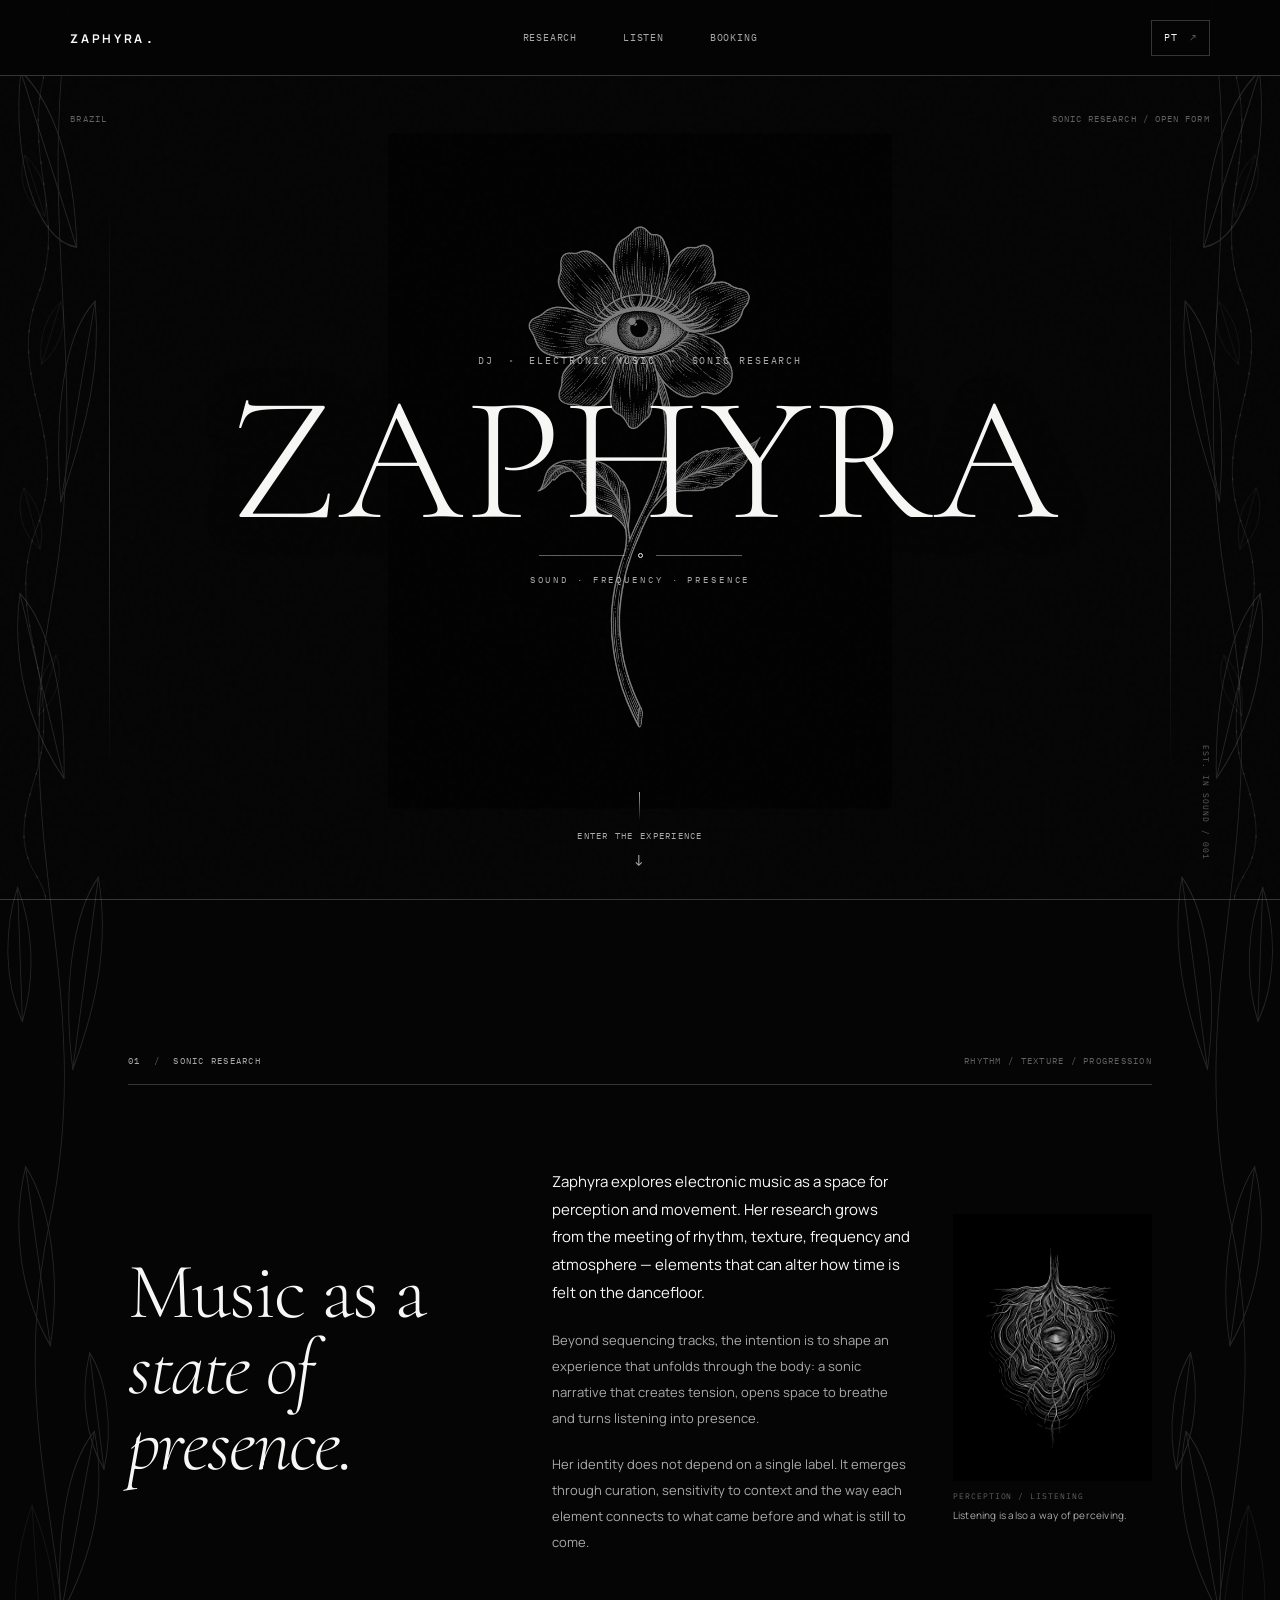
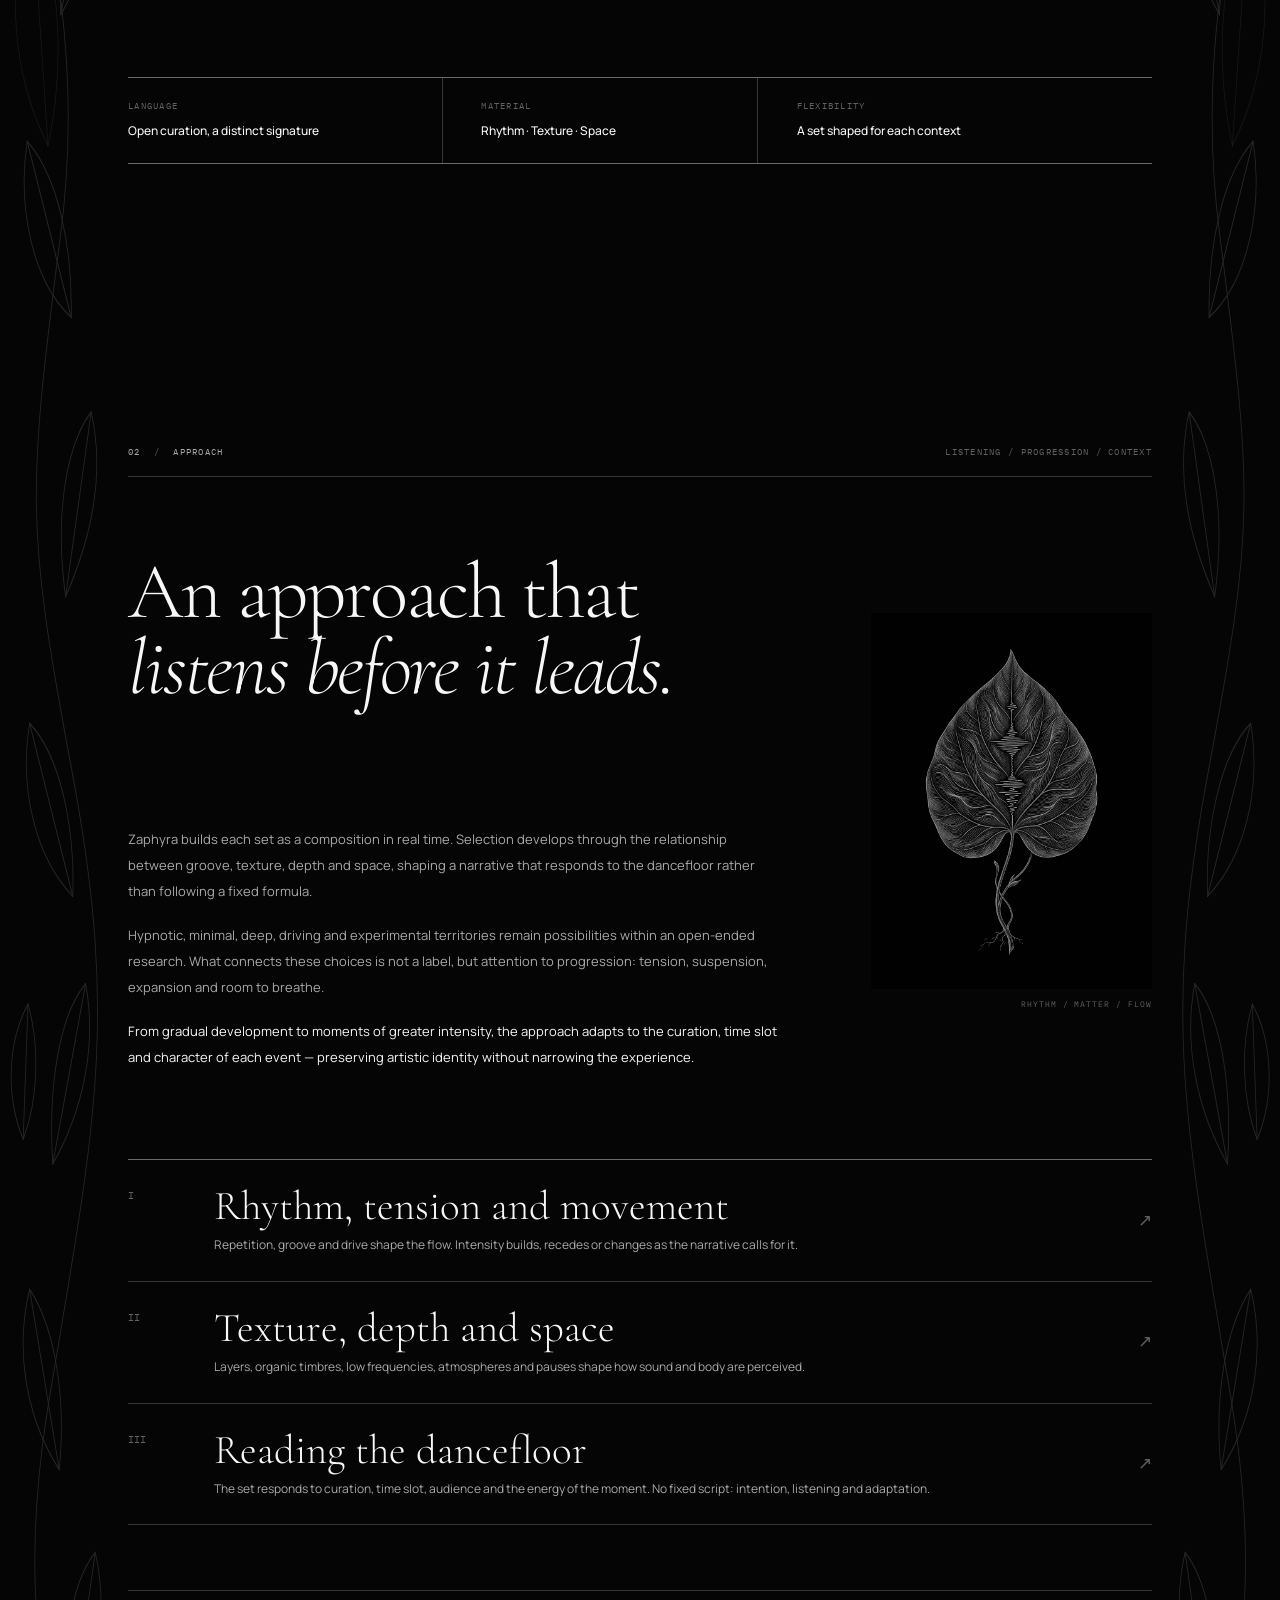
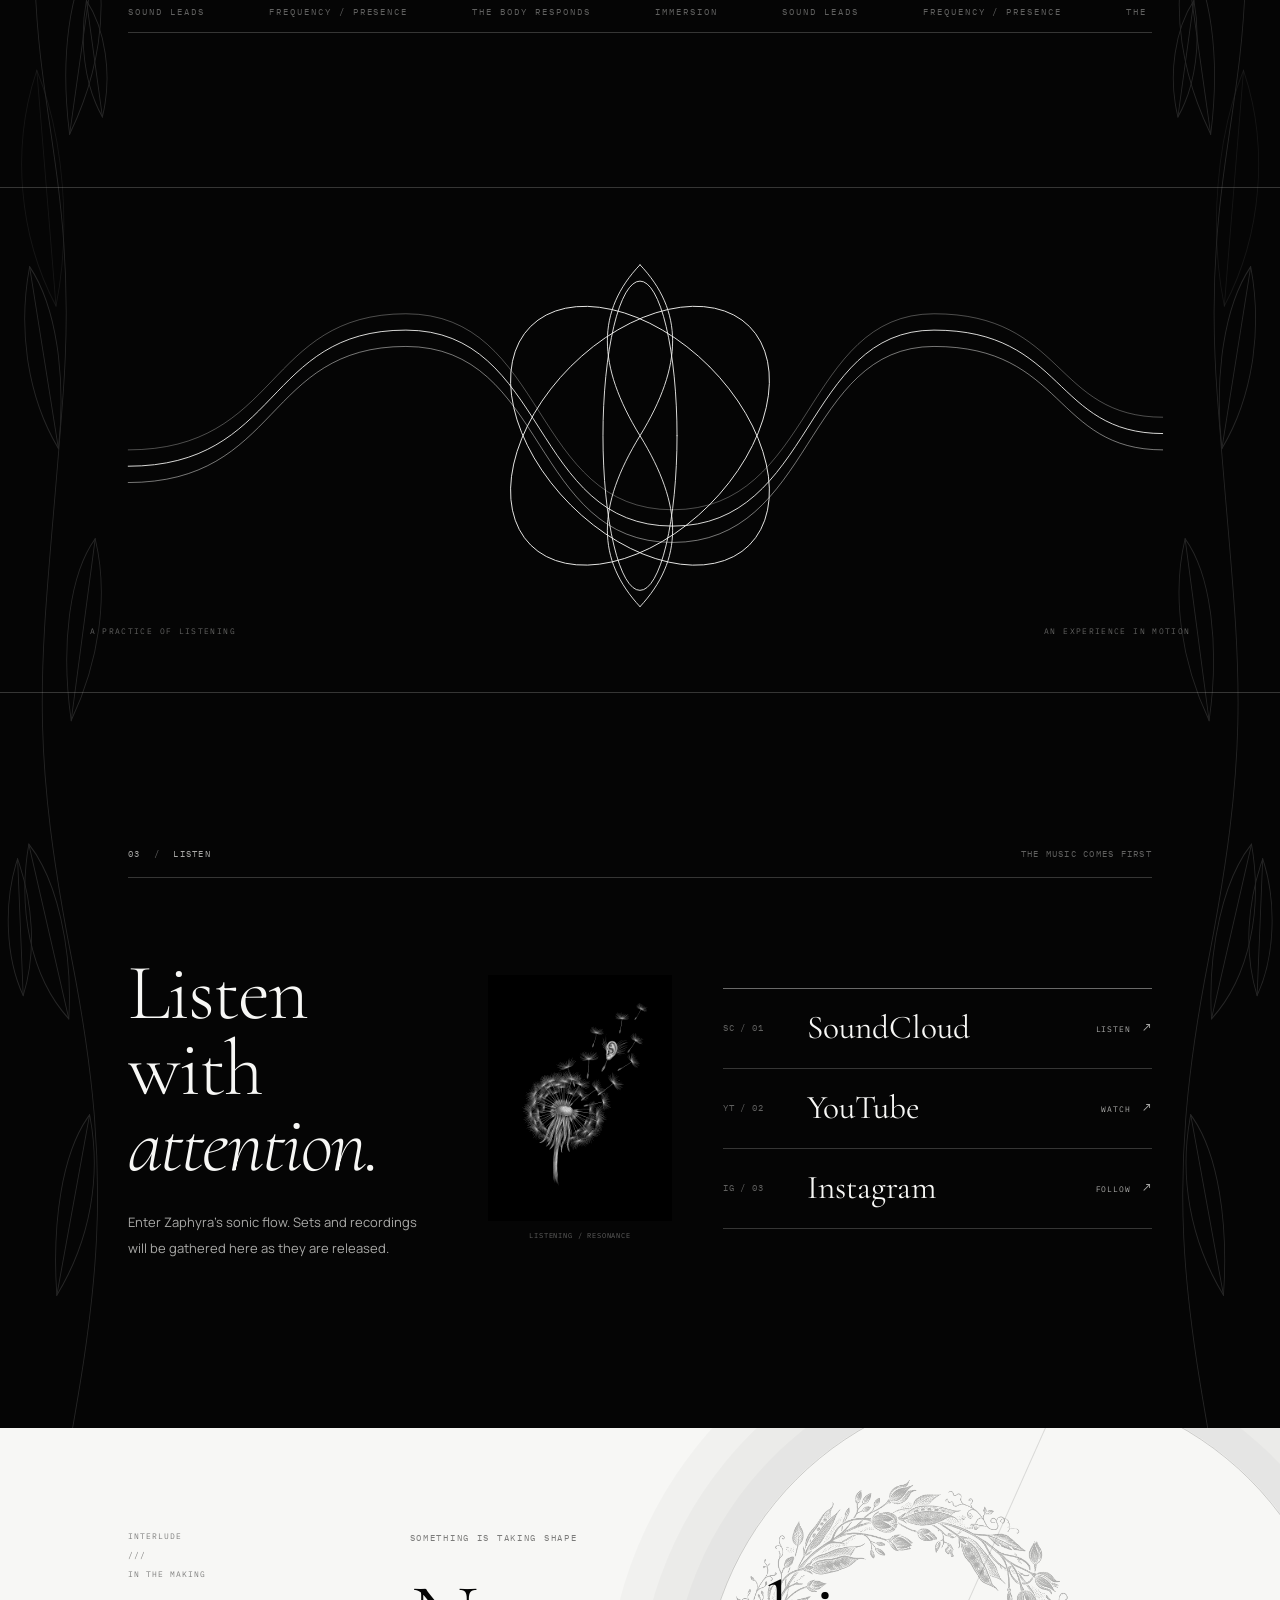
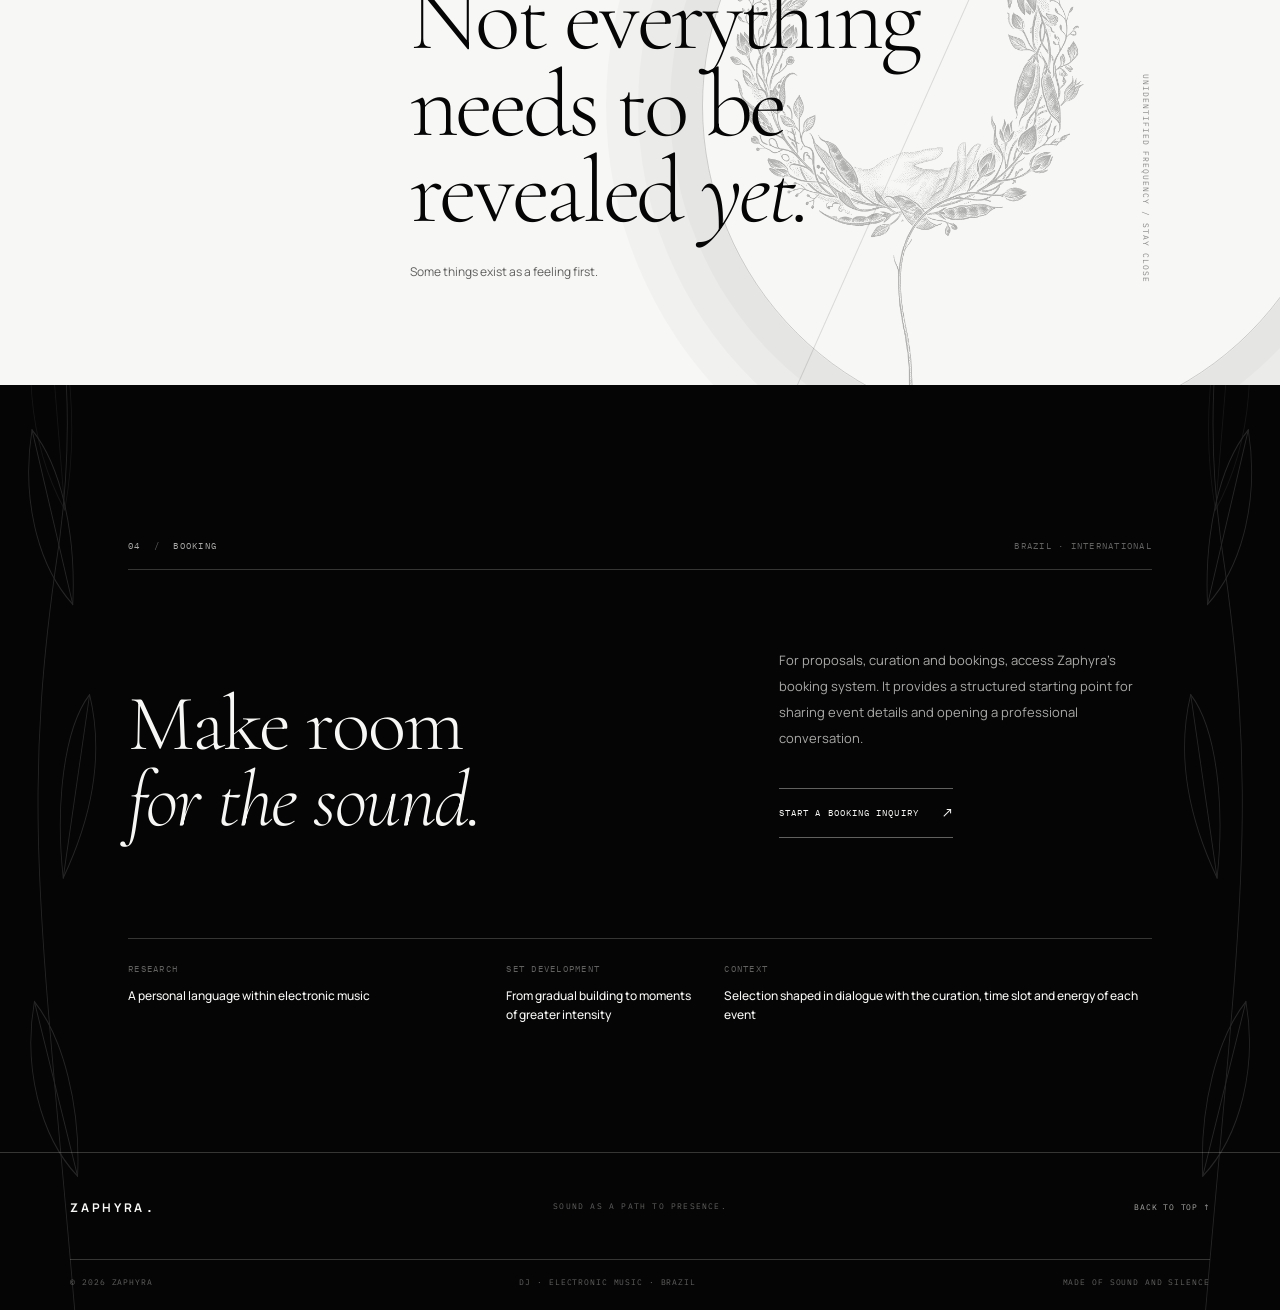
==== en/index.html @ 3f4d67c6 "Add files via upload" ====
<!doctype html>
<html lang="en">
<head>
  <meta charset="utf-8">
  <meta name="viewport" content="width=device-width, initial-scale=1">
  <meta name="theme-color" content="#050505">
  <meta name="color-scheme" content="dark">
  <title>Zaphyra — DJ & Sonic Research</title>
  <meta name="description" content="Zaphyra is a DJ and electronic music artist. Her sonic research moves through rhythm, texture, depth and motion without being confined to one genre or tempo.">
  <meta property="og:type" content="website">
  <meta property="og:title" content="Zaphyra — DJ & Sonic Research">
  <meta property="og:description" content="Sound, frequency, presence. An artistic research in motion.">
  <meta property="og:locale" content="en_US">
  <link rel="icon" href="../favicon.svg" type="image/svg+xml">
  <link rel="alternate" hreflang="pt-BR" href="../">
  <link rel="alternate" hreflang="en" href="./">
  <link rel="preconnect" href="https://fonts.googleapis.com">
  <link rel="preconnect" href="https://fonts.gstatic.com" crossorigin>
  <link href="https://fonts.googleapis.com/css2?family=Cormorant+Garamond:wght@300;400;500;600&family=Manrope:wght@400;500;600;700&family=IBM+Plex+Mono:wght@400;500&display=swap" rel="stylesheet">
  <link rel="stylesheet" href="../assets/site.css">
  <script src="../assets/site.js" defer></script>
</head>
<body class="site site--en">
  <a class="skip-link" href="#content">Skip to content</a>
  <div class="page-grain" aria-hidden="true"></div>
  <div class="site-current" aria-hidden="true">
    <svg viewBox="0 0 1600 1000" preserveAspectRatio="none" role="presentation">
      <g class="site-current__rail" fill="none" stroke="currentColor" stroke-width=".9" stroke-linecap="round" stroke-linejoin="round">
        <path d="M62 -24 C20 92 88 166 47 267 S91 438 46 548 S84 734 43 854 S72 962 55 1024"/>
        <path d="M1538 -24 C1580 92 1512 166 1553 267 S1509 438 1554 548 S1516 734 1557 854 S1528 962 1545 1024"/>
      </g>
      <g class="site-current__branches" fill="none" stroke="currentColor" stroke-width=".75" stroke-linecap="round" stroke-linejoin="round">
        <path d="M56 170 C29 151 22 122 31 96 C52 114 61 143 56 170Z M56 170 L31 96"/>
        <path d="M52 350 C76 328 85 300 76 274 C55 294 48 323 52 350Z M52 350 L76 274"/>
        <path d="M50 574 C25 553 20 524 30 500 C49 520 56 548 50 574Z M50 574 L30 500"/>
        <path d="M48 776 C72 753 80 727 70 703 C51 722 44 750 48 776Z M48 776 L70 703"/>
        <path d="M1544 170 C1571 151 1578 122 1569 96 C1548 114 1539 143 1544 170Z M1544 170 L1569 96"/>
        <path d="M1548 350 C1524 328 1515 300 1524 274 C1545 294 1552 323 1548 350Z M1548 350 L1524 274"/>
        <path d="M1550 574 C1575 553 1580 524 1570 500 C1551 520 1544 548 1550 574Z M1550 574 L1570 500"/>
        <path d="M1552 776 C1528 753 1520 727 1530 703 C1549 722 1556 750 1552 776Z M1552 776 L1530 703"/>
      </g>
      <g class="site-current__trace" fill="none" stroke="currentColor" stroke-width="1.35" stroke-linecap="round">
        <path d="M62 -24 C20 92 88 166 47 267 S91 438 46 548 S84 734 43 854 S72 962 55 1024"/>
        <path d="M1538 -24 C1580 92 1512 166 1553 267 S1509 438 1554 548 S1516 734 1557 854 S1528 962 1545 1024"/>
      </g>
    </svg>
  </div>
  <header class="header">
    <a class="wordmark" href="#home" aria-label="Zaphyra, home">ZAPHYRA<span class="wordmark__point">.</span></a>
    <nav class="nav" aria-label="Main navigation">
      <a href="#research">Research</a>
      <a href="#listen">Listen</a>
      <a href="#booking">Booking</a>
    </nav>
    <a class="language" href="../" lang="pt-BR" aria-label="Ler este site em português">PT <span aria-hidden="true">↗</span></a>
  </header>

  <main id="content">
    <section class="hero" id="home" aria-labelledby="hero-title">
      <div class="hero__coordinates" aria-hidden="true"><span>BRAZIL</span><span>SONIC RESEARCH / OPEN FORM</span></div>
      <img class="hero__artwork" src="../assets/art-flower-eye.webp" alt="" width="896" height="1200" fetchpriority="high">
      <div class="hero__content">
        <p class="eyebrow hero__eyebrow">DJ <span>•</span> ELECTRONIC MUSIC <span>•</span> SONIC RESEARCH</p>
        <h1 class="hero__title" id="hero-title">Zaphyra</h1>
        <div class="hero__rule" aria-hidden="true"><span></span><i></i><span></span></div>
        <p class="hero__descriptor">SOUND · FREQUENCY · PRESENCE</p>
      </div>
      <a class="scroll-cue" href="#research"><span class="scroll-cue__line" aria-hidden="true"></span><span>ENTER THE EXPERIENCE</span><span class="scroll-cue__arrow" aria-hidden="true">↓</span></a>
      <span class="hero__folio" aria-hidden="true">EST. IN SOUND / 001</span>
    </section>

    <section class="section section--research" id="research" aria-labelledby="research-title">
      <div class="section__head reveal"><p class="section__index">01 <span>/</span> SONIC RESEARCH</p><p class="section__aside">RHYTHM / TEXTURE / PROGRESSION</p></div>
      <div class="research-grid">
        <h2 class="display-title reveal" id="research-title">Music as a<br><em>state of presence.</em></h2>
        <div class="copy-column reveal">
          <p class="lead">Zaphyra explores electronic music as a space for perception and movement. Her research grows from the meeting of rhythm, texture, frequency and atmosphere — elements that can alter how time is felt on the dancefloor.</p>
          <p>Beyond sequencing tracks, the intention is to shape an experience that unfolds through the body: a sonic narrative that creates tension, opens space to breathe and turns listening into presence.</p>
          <p>Her identity does not depend on a single label. It emerges through curation, sensitivity to context and the way each element connects to what came before and what is still to come.</p>
        </div>
        <figure class="section-artwork section-artwork--roots reveal motion-art" aria-label="Engraving on perception and listening">
          <img src="../assets/art-roots-eye.webp" alt="" width="896" height="1200" loading="lazy">
          <figcaption><span>PERCEPTION / LISTENING</span><span>Listening is also a way of perceiving.</span></figcaption>
        </figure>
      </div>
      <div class="artist-range reveal" aria-label="Principles of the sonic research">
        <div class="artist-range__item"><span class="meta-label">LANGUAGE</span><strong>Open curation, a distinct signature</strong></div>
        <div class="artist-range__item"><span class="meta-label">MATERIAL</span><strong>Rhythm · Texture · Space</strong></div>
        <div class="artist-range__item"><span class="meta-label">FLEXIBILITY</span><strong>A set shaped for each context</strong></div>
      </div>
    </section>

    <section class="section section--language" id="approach" aria-labelledby="language-title">
      <div class="section__head reveal"><p class="section__index">02 <span>/</span> APPROACH</p><p class="section__aside">LISTENING / PROGRESSION / CONTEXT</p></div>
      <div class="language-heading reveal">
        <h2 class="display-title" id="language-title">An approach that<br><em>listens before it leads.</em></h2>
        <div class="approach-copy">
          <p>Zaphyra builds each set as a composition in real time. Selection develops through the relationship between groove, texture, depth and space, shaping a narrative that responds to the dancefloor rather than following a fixed formula.</p>
          <p>Hypnotic, minimal, deep, driving and experimental territories remain possibilities within an open-ended research. What connects these choices is not a label, but attention to progression: tension, suspension, expansion and room to breathe.</p>
          <p>From gradual development to moments of greater intensity, the approach adapts to the curation, time slot and character of each event — preserving artistic identity without narrowing the experience.</p>
        </div>
        <figure class="approach-artwork reveal motion-art" aria-label="Botanical engraving crossed by a frequency wave">
          <img src="../assets/art-leaf-frequency.webp" alt="" width="896" height="1200" loading="lazy">
          <figcaption>RHYTHM / MATTER / FLOW</figcaption>
        </figure>
      </div>
      <div class="language-list">
        <article class="language-row reveal"><span class="language-row__number">I</span><div><h3>Rhythm, tension and movement</h3><p>Repetition, groove and drive shape the flow. Intensity builds, recedes or changes as the narrative calls for it.</p></div><span class="language-row__mark" aria-hidden="true">↗</span></article>
        <article class="language-row reveal"><span class="language-row__number">II</span><div><h3>Texture, depth and space</h3><p>Layers, organic timbres, low frequencies, atmospheres and pauses shape how sound and body are perceived.</p></div><span class="language-row__mark" aria-hidden="true">↗</span></article>
        <article class="language-row reveal"><span class="language-row__number">III</span><div><h3>Reading the dancefloor</h3><p>The set responds to curation, time slot, audience and the energy of the moment. No fixed script: intention, listening and adaptation.</p></div><span class="language-row__mark" aria-hidden="true">↗</span></article>
      </div>
      <div class="echo-line" aria-hidden="true">
        <div class="echo-line__track">
          <div class="echo-line__group"><span>SOUND LEADS</span><span>FREQUENCY / PRESENCE</span><span>THE BODY RESPONDS</span><span>IMMERSION</span></div>
          <div class="echo-line__group" aria-hidden="true"><span>SOUND LEADS</span><span>FREQUENCY / PRESENCE</span><span>THE BODY RESPONDS</span><span>IMMERSION</span></div>
        </div>
      </div>
    </section>

    <section class="interlude" aria-label="Visual interlude">
      <div class="interlude__art reveal motion-art" aria-hidden="true">
        <svg viewBox="0 0 900 340" role="presentation" aria-hidden="true">
          <g class="interlude__wave-group" fill="none" stroke="currentColor" stroke-width=".8" stroke-linecap="round">
            <path class="wave-line wave-line--primary" d="M-20 205C120 205 105 80 235 80s115 180 245 180S600 80 720 80s110 95 210 95"/>
            <path class="wave-line wave-line--secondary" d="M-20 220C120 220 105 95 235 95s115 180 245 180S600 95 720 95s110 95 210 95" opacity=".55"/>
            <path class="wave-line wave-line--tertiary" d="M-20 190C120 190 105 65 235 65s115 180 245 180S600 65 720 65s110 95 210 95" opacity=".35"/>
          </g>
          <g class="interlude__geometry" fill="none" stroke="currentColor" stroke-width=".8" stroke-linecap="round">
            <ellipse class="geometry-line geometry-line--one" cx="450" cy="177" rx="90" ry="142" transform="rotate(45 450 177)"/>
            <ellipse class="geometry-line geometry-line--two" cx="450" cy="177" rx="90" ry="142" transform="rotate(-45 450 177)"/>
            <ellipse class="geometry-line geometry-line--three" cx="450" cy="177" rx="34" ry="142"/>
          </g>
          <g class="interlude__spine" fill="none" stroke="currentColor" stroke-width=".8" stroke-linecap="round">
            <path class="spine-line" d="M450 20C490 62 490 112 450 177c-40 65-40 114 0 157M450 20c-40 42-40 92 0 157s40 114 0 157"/>
          </g>
        </svg>
      </div>
      <p class="interlude__caption reveal"><span>A PRACTICE OF LISTENING</span><span>AN EXPERIENCE IN MOTION</span></p>
    </section>

    <section class="section section--listening" id="listen" aria-labelledby="listening-title">
      <div class="section__head reveal"><p class="section__index">03 <span>/</span> LISTEN</p><p class="section__aside">THE MUSIC COMES FIRST</p></div>
      <div class="listening-grid">
        <div class="listening-intro reveal"><h2 class="display-title" id="listening-title">Listen with<br><em>attention.</em></h2><p>Enter Zaphyra's sonic flow. Sets and recordings will be gathered here as they are released.</p></div>
        <figure class="listening-artwork reveal motion-art" aria-label="Engraving on listening and resonance">
          <img src="../assets/art-dandelion-ear.webp" alt="" width="896" height="1200" loading="lazy">
          <figcaption>LISTENING / RESONANCE</figcaption>
        </figure>
        <div class="platforms reveal">
          <a class="platform-link" href="https://soundcloud.com/zzaphyra" target="_blank" rel="noopener noreferrer"><span class="platform-link__code">SC / 01</span><span class="platform-link__name">SoundCloud</span><span class="platform-link__action">LISTEN <b aria-hidden="true">↗</b></span></a>
          <a class="platform-link" href="https://www.youtube.com/@zaphyra.y" target="_blank" rel="noopener noreferrer"><span class="platform-link__code">YT / 02</span><span class="platform-link__name">YouTube</span><span class="platform-link__action">WATCH <b aria-hidden="true">↗</b></span></a>
          <a class="platform-link" href="https://www.instagram.com/djzaphyra/" target="_blank" rel="noopener noreferrer"><span class="platform-link__code">IG / 03</span><span class="platform-link__name">Instagram</span><span class="platform-link__action">FOLLOW <b aria-hidden="true">↗</b></span></a>
        </div>
      </div>
    </section>

    <section class="signal" aria-labelledby="signal-title">
      <img class="signal__artwork motion-art" src="../assets/art-wreath-ink.png" alt="" aria-hidden="true" width="896" height="1200" loading="lazy">
      <div class="signal__index reveal"><span>INTERLUDE</span><span>///</span><span>IN THE MAKING</span></div>
      <div class="signal__body reveal"><p class="eyebrow">SOMETHING IS TAKING SHAPE</p><h2 id="signal-title">Not everything<br>needs to be revealed <em>yet.</em></h2><p>Some things exist as a feeling first.</p></div>
      <span class="signal__coordinates" aria-hidden="true">UNIDENTIFIED FREQUENCY / STAY CLOSE</span>
    </section>

    <section class="section section--booking" id="booking" aria-labelledby="booking-title">
      <div class="section__head reveal"><p class="section__index">04 <span>/</span> BOOKING</p><p class="section__aside">BRAZIL · INTERNATIONAL</p></div>
      <div class="booking-layout"><h2 class="display-title reveal" id="booking-title">Make room<br><em>for the sound.</em></h2><div class="booking-copy reveal"><p>For proposals, curation and bookings, access Zaphyra’s booking system. It provides a structured starting point for sharing event details and opening a professional conversation.</p><a class="booking-action" href="https://github.com/SantiagoLigorio/zaphyra-booking" target="_blank" rel="noopener noreferrer"><span>Start a booking inquiry</span><span aria-hidden="true">↗</span></a></div></div>
      <div class="booking-specs reveal"><div><span class="meta-label">RESEARCH</span><strong>A personal language within electronic music</strong></div><div><span class="meta-label">SET DEVELOPMENT</span><strong>From gradual building to moments of greater intensity</strong></div><div><span class="meta-label">CONTEXT</span><strong>Selection shaped in dialogue with the curation, time slot and energy of each event</strong></div></div>
    </section>
  </main>

  <footer class="footer"><div class="footer__top"><a class="footer__wordmark" href="#home">ZAPHYRA<span>.</span></a><p>SOUND AS A PATH TO PRESENCE.</p><a class="back-top" href="#home">BACK TO TOP ↑</a></div><div class="footer__bottom"><span>© <span data-year>2026</span> ZAPHYRA</span><span>DJ · ELECTRONIC MUSIC · BRAZIL</span><span>MADE OF SOUND AND SILENCE</span></div></footer>
</body>
</html>
---- assets/site.css ----
:root {
  color-scheme: dark;
  --black: #050505;
  --black-soft: #0a0a0a;
  --white: #f7f7f5;
  --white-dim: rgba(247, 247, 245, .68);
  --white-low: rgba(247, 247, 245, .38);
  --hairline: rgba(247, 247, 245, .2);
  --hairline-strong: rgba(247, 247, 245, .42);
  --display: "Cormorant Garamond", "Times New Roman", serif;
  --sans: "Manrope", Arial, sans-serif;
  --mono: "IBM Plex Mono", "Courier New", monospace;
  --content: 1120px;
}
* { box-sizing: border-box; }
html { background: var(--black); scroll-behavior: smooth; scroll-padding-top: 84px; }
body { margin: 0; min-width: 320px; background: var(--black); color: var(--white); font-family: var(--sans); font-size: 14px; line-height: 1.8; overflow-x: clip; position: relative; isolation: isolate; }
body::before, body::after { content: ""; position: absolute; z-index: -1; pointer-events: none; top: 0; bottom: 0; width: clamp(40px, 9.4vw, 142px); background-image: url("botanical.svg"); background-repeat: no-repeat; background-position: center; background-size: 100% 100%; opacity: .13; }
body::before { left: 0; }
body::after { right: 0; transform: scaleX(-1); }
a { color: inherit; text-decoration: none; }
a:focus-visible { outline: 1px solid var(--white); outline-offset: 5px; }
::selection { background: var(--white); color: var(--black); }
.page-grain { position: fixed; inset: 0; pointer-events: none; z-index: 20; opacity: .035; background-image: url("data:image/svg+xml,%3Csvg viewBox='0 0 180 180' xmlns='http://www.w3.org/2000/svg'%3E%3Cfilter id='n'%3E%3CfeTurbulence type='fractalNoise' baseFrequency='.92' numOctaves='3' stitchTiles='stitch'/%3E%3C/filter%3E%3Crect width='100%25' height='100%25' filter='url(%23n)' opacity='.45'/%3E%3C/svg%3E"); }
.skip-link { position: fixed; top: 8px; left: 8px; z-index: 100; padding: 10px 14px; background: var(--white); color: var(--black); transform: translateY(-150%); }
.skip-link:focus { transform: translateY(0); }
.header { height: 76px; padding: 0 clamp(22px, 5.5vw, 78px); display: grid; grid-template-columns: 1fr auto 1fr; align-items: center; gap: 28px; border-bottom: 1px solid var(--hairline); position: relative; z-index: 30; background: rgba(5,5,5,.88); backdrop-filter: blur(14px); }
.wordmark { font-size: 12px; font-weight: 700; letter-spacing: .22em; justify-self: start; white-space: nowrap; }
.wordmark__point, .footer__wordmark span { display: inline-block; margin-left: 2px; font-size: 16px; }
.nav { display: flex; align-items: center; justify-content: center; gap: clamp(18px, 3.6vw, 52px); }
.nav a, .language { font-family: var(--mono); font-size: 10px; letter-spacing: .08em; text-transform: uppercase; color: var(--white-dim); transition: color .25s ease; }
.nav a:hover, .language:hover { color: var(--white); }
.language { justify-self: end; color: var(--white); border: 1px solid var(--hairline); padding: 8px 12px; min-width: 52px; text-align: center; }
.language span { margin-left: 5px; color: var(--white-low); }
main, .footer { position: relative; z-index: 1; }
.hero { min-height: min(850px, calc(100svh - 76px)); min-height: max(620px, calc(100svh - 76px)); position: relative; display: flex; flex-direction: column; align-items: center; justify-content: center; padding: 82px 24px 110px; overflow: hidden; border-bottom: 1px solid var(--hairline); }
.hero::before, .hero::after { content: ""; position: absolute; top: 15%; bottom: 15%; width: 1px; background: linear-gradient(transparent, var(--hairline), transparent); }
.hero::before { left: 8.5%; } .hero::after { right: 8.5%; }
.hero__artwork { width: clamp(300px, 50vw, 650px); height: auto; max-height: 82%; object-fit: contain; position: absolute; left: 50%; top: 48%; transform: translate(-50%, -50%); opacity: .48; pointer-events: none; mix-blend-mode: screen; filter: grayscale(1) contrast(1.08); animation: artwork-drift 22s ease-in-out infinite alternate; }
.hero__coordinates { position: absolute; top: 36px; left: clamp(22px, 5.5vw, 78px); right: clamp(22px, 5.5vw, 78px); display: flex; justify-content: space-between; font: 9px/1.5 var(--mono); letter-spacing: .12em; color: var(--white-low); }
.hero__content { position: relative; z-index: 1; width: 100%; text-align: center; margin-top: -9px; }
.eyebrow { margin: 0; font: 10px/1.7 var(--mono); letter-spacing: .19em; text-transform: uppercase; }
.hero__eyebrow { color: var(--white-dim); }
.hero__eyebrow span { color: var(--white-low); margin: 0 6px; }
.hero__title { margin: 19px -0.06em 13px 0; color: var(--white); font: 300 clamp(4.4rem, 13.9vw, 12.8rem)/.82 var(--display); letter-spacing: .015em; text-transform: uppercase; text-shadow: 0 1px 32px rgba(0,0,0,.55); }
.hero__rule { height: 18px; display: flex; justify-content: center; align-items: center; gap: 13px; }
.hero__rule span { width: clamp(34px, 7vw, 86px); height: 1px; background: var(--white-low); }
.hero__rule i { width: 5px; height: 5px; border: 1px solid var(--white); border-radius: 50%; }
.hero__descriptor { margin: 8px 0 0; font: 9px/1.5 var(--mono); letter-spacing: .32em; color: var(--white-dim); }
.scroll-cue { position: absolute; z-index: 2; bottom: 31px; display: flex; flex-direction: column; align-items: center; gap: 9px; font: 9px/1.4 var(--mono); letter-spacing: .14em; color: var(--white-dim); }
.scroll-cue__line { display: block; height: 29px; width: 1px; background: linear-gradient(var(--white-dim), transparent); }
.scroll-cue__arrow { font-size: 16px; line-height: 1; transition: transform .25s ease; }
.scroll-cue:hover .scroll-cue__arrow { transform: translateY(3px); }
.hero__folio { position: absolute; right: clamp(22px, 5.5vw, 78px); bottom: 39px; color: var(--white-low); font: 8px/1 var(--mono); letter-spacing: .13em; writing-mode: vertical-rl; }
.section { width: min(100%, 1440px); margin: 0 auto; padding: clamp(88px, 12vw, 162px) clamp(24px, 10vw, 150px); }
.section__head { display: flex; justify-content: space-between; gap: 20px; align-items: center; border-bottom: 1px solid var(--hairline); padding-bottom: 17px; margin-bottom: clamp(42px, 6vw, 80px); }
.section__index, .section__aside { font: 9px/1.5 var(--mono); letter-spacing: .14em; color: var(--white-dim); margin: 0; text-transform: uppercase; }
.section__index span { color: var(--white-low); padding: 0 7px; }
.section__aside { color: var(--white-low); text-align: right; }
.research-grid { display: grid; grid-template-columns: 1.1fr .8fr; gap: clamp(40px, 8vw, 126px); align-items: start; }
.display-title { margin: 0; font: 300 clamp(2.8rem, 6.2vw, 6rem)/.96 var(--display); letter-spacing: -.025em; font-weight: 300; }
.display-title em, .signal h2 em { font-weight: 300; }
.copy-column { max-width: 510px; padding-top: 6px; color: var(--white-dim); font-size: 13px; line-height: 2; }
.copy-column p { margin: 0 0 20px; }
.copy-column .lead { color: var(--white); font-size: 15px; line-height: 1.85; }
.artist-range { margin-top: clamp(58px, 8vw, 110px); border-top: 1px solid var(--hairline-strong); border-bottom: 1px solid var(--hairline-strong); display: grid; grid-template-columns: 1fr 1fr 1.25fr; }
.artist-range__item { padding: 22px 20px 23px 0; display: flex; flex-direction: column; gap: 8px; border-right: 1px solid var(--hairline); }
.artist-range__item + .artist-range__item { padding-left: clamp(18px, 3vw, 42px); }
.artist-range__item:last-child { border-right: 0; }
.meta-label { color: var(--white-low); font: 9px/1.4 var(--mono); letter-spacing: .14em; text-transform: uppercase; }
.artist-range strong, .booking-specs strong { font-size: 12px; font-weight: 500; line-height: 1.6; }
.section--language { padding-top: clamp(78px, 10vw, 128px); }
.language-list { margin-top: clamp(50px, 7vw, 90px); border-top: 1px solid var(--hairline-strong); }
.language-row { display: grid; grid-template-columns: 64px 1fr auto; gap: 22px; align-items: center; padding: 24px 0 25px; border-bottom: 1px solid var(--hairline); }
.language-row__number { align-self: start; padding-top: 5px; color: var(--white-low); font: 10px/1.4 var(--mono); }
.language-row h3 { margin: 0; font: 300 clamp(1.9rem, 3.2vw, 3.25rem)/1.1 var(--display); }
.language-row p { margin: 5px 0 0; color: var(--white-dim); font-size: 12px; }
.language-row__mark { color: var(--white-low); font-size: 17px; transition: transform .25s ease, color .25s ease; }
.language-row:hover .language-row__mark { color: var(--white); transform: translate(3px,-3px); }


.echo-line { margin-top: 65px; padding: 16px 0; overflow: hidden; color: var(--white-low); font: 9px/1 var(--mono); letter-spacing: .22em; border-top: 1px solid var(--hairline); border-bottom: 1px solid var(--hairline); }
.echo-line__track { display: flex; width: max-content; animation: echo-travel 46s linear infinite; }
.echo-line__group { display: flex; flex: 0 0 auto; align-items: center; gap: clamp(34px, 5vw, 76px); padding-right: clamp(34px, 5vw, 76px); }
.echo-line__group span { white-space: nowrap; }
.echo-line:hover .echo-line__track { animation-play-state: paused; }
.interlude { min-height: 310px; display: flex; flex-direction: column; justify-content: center; padding: 55px clamp(24px, 7vw, 90px); border-top: 1px solid var(--hairline); border-bottom: 1px solid var(--hairline); overflow: hidden; }
.interlude__art { width: 100%; max-width: 980px; align-self: center; color: var(--white); opacity: .62; }
.interlude__art svg { display: block; width: 100%; height: auto; }
.interlude__caption { display: flex; justify-content: space-between; gap: 20px; max-width: 1120px; width: 100%; align-self: center; margin: 12px auto 0; color: var(--white-low); font: 8px/1.5 var(--mono); letter-spacing: .17em; }
.section--listening { padding-bottom: clamp(100px, 13vw, 170px); }
.listening-grid { display: grid; grid-template-columns: .85fr 1fr; gap: clamp(45px, 8vw, 125px); align-items: start; }
.listening-intro > p { color: var(--white-dim); max-width: 320px; margin: 26px 0 0; font-size: 13px; line-height: 2; }
.platforms { border-top: 1px solid var(--hairline-strong); }
.platform-link { display: grid; grid-template-columns: 66px 1fr auto; gap: 18px; min-height: 80px; align-items: center; border-bottom: 1px solid var(--hairline); transition: padding .25s ease; }
.platform-link:hover { padding-left: 8px; }
.platform-link__code { color: var(--white-low); font: 9px/1.4 var(--mono); letter-spacing: .08em; }
.platform-link__name { font: 400 clamp(1.55rem, 2.6vw, 2.4rem)/1.2 var(--display); }
.platform-link__action { font: 8px/1.4 var(--mono); letter-spacing: .1em; color: var(--white-dim); white-space: nowrap; }
.platform-link__action b { margin-left: 7px; font-size: 13px; font-weight: 400; }
.signal { min-height: 550px; background: var(--white); color: var(--black); display: grid; grid-template-columns: minmax(100px, .55fr) 1fr minmax(70px, .45fr); align-items: center; padding: clamp(50px, 8vw, 112px) clamp(24px, 10vw, 150px); position: relative; overflow: hidden; }
.signal::before { content: ""; position: absolute; width: clamp(320px, 50vw, 680px); aspect-ratio: 1; border: 1px solid rgba(0,0,0,.18); border-radius: 50%; right: -5%; top: 50%; transform: translateY(-50%); box-shadow: 0 0 0 32px rgba(0,0,0,.025), 0 0 0 64px rgba(0,0,0,.025), 0 0 0 96px rgba(0,0,0,.025); }
.signal::after { content: ""; position: absolute; height: 125%; width: 1px; top: -12.5%; right: 28%; background: rgba(0,0,0,.12); transform: rotate(24deg); }
.signal__index { align-self: start; display: flex; flex-direction: column; gap: 7px; color: rgba(0,0,0,.48); font: 8px/1.5 var(--mono); letter-spacing: .12em; }
.signal__body { position: relative; z-index: 1; }
.signal__body .eyebrow { color: rgba(0,0,0,.5); font-size: 9px; margin-bottom: 30px; }
.signal h2 { font: 300 clamp(3.4rem, 7.4vw, 7.3rem)/.91 var(--display); letter-spacing: -.035em; margin: 0; }
.signal__body > p:last-child { margin: 27px 0 0; font-size: 12px; color: rgba(0,0,0,.62); }
.signal__coordinates { align-self: end; justify-self: end; writing-mode: vertical-rl; font: 8px/1.5 var(--mono); letter-spacing: .12em; color: rgba(0,0,0,.45); }
.section--booking { padding-top: clamp(94px, 12vw, 160px); padding-bottom: clamp(84px, 10vw, 130px); }
.booking-layout { display: grid; grid-template-columns: 1fr .68fr; gap: clamp(40px, 8vw, 120px); align-items: end; }
.booking-copy { color: var(--white-dim); max-width: 380px; font-size: 13px; line-height: 2; }
.booking-copy > p:first-child { margin-top: 0; }
.booking-action { display: inline-flex; align-items: center; gap: 24px; margin-top: 24px; padding: 13px 0; border-top: 1px solid var(--white-low); border-bottom: 1px solid var(--white-low); color: var(--white); font: 9px/1.5 var(--mono); letter-spacing: .12em; text-transform: uppercase; transition: gap .35s ease, border-color .35s ease; }
.booking-action:hover, .booking-action:focus-visible { gap: 34px; border-color: var(--white); }
.booking-action span:last-child { font-size: 15px; }

.booking-copy__status { display: flex; align-items: center; gap: 10px; margin: 30px 0 0; color: var(--white-low); font: 8px/1.8 var(--mono); letter-spacing: .11em; }
.status-dot { display: inline-block; width: 5px; height: 5px; border-radius: 50%; background: var(--white-dim); box-shadow: 0 0 0 4px rgba(255,255,255,.06); }
.booking-specs { display: grid; grid-template-columns: 1fr .55fr 1.2fr; gap: 22px; margin-top: clamp(55px, 8vw, 100px); padding: 24px 0 0; border-top: 1px solid var(--hairline); }
.booking-specs > div { display: flex; flex-direction: column; gap: 10px; }
.footer { padding: 39px clamp(24px, 5.5vw, 78px) 22px; border-top: 1px solid var(--hairline); background: transparent; }
.footer__top { display: grid; grid-template-columns: 1fr 1fr 1fr; align-items: center; gap: 18px; padding-bottom: 38px; }
.footer__wordmark { font-size: 12px; font-weight: 700; letter-spacing: .22em; }
.footer__top > p { text-align: center; margin: 0; color: var(--white-low); font: 8px/1.7 var(--mono); letter-spacing: .15em; }
.back-top { justify-self: end; font: 8px/1.5 var(--mono); letter-spacing: .1em; color: var(--white-dim); }
.back-top:hover { color: var(--white); }
.footer__bottom { display: flex; align-items: center; justify-content: space-between; gap: 16px; padding-top: 16px; border-top: 1px solid var(--hairline); color: var(--white-low); font: 8px/1.5 var(--mono); letter-spacing: .11em; }
.js .reveal { opacity: 0; transform: translateY(18px); transition: opacity .8s ease, transform .8s cubic-bezier(.2,.65,.25,1); }
.js .reveal.is-visible { opacity: 1; transform: translateY(0); }
@keyframes artwork-drift { from { transform: translate(-50%,-49%) scale(1); } to { transform: translate(-50%,-51%) scale(1.025); } }
@media (min-width: 1500px) { .hero__title { font-size: 13rem; } }
@media (max-width: 900px) {
  body::before, body::after { width: 42px; opacity: .14; }
  .header { padding-inline: 24px; }
  .section { padding-inline: clamp(28px, 7vw, 68px); }
  .research-grid, .listening-grid { grid-template-columns: 1fr; gap: 32px; }
  .copy-column { max-width: 650px; }
  .signal { grid-template-columns: 95px 1fr 28px; padding-inline: clamp(26px, 7vw, 70px); }
  .signal::before { right: -26%; }
  .signal::after { right: 20%; }
  .booking-layout { grid-template-columns: 1fr; gap: 31px; }
  .booking-copy { max-width: 510px; }
}
@media (max-width: 600px) {
  html { scroll-padding-top: 70px; }
  body::before, body::after { width: 23px; opacity: .10; }
  .site-current { top: 68px; height: calc(100vh - 68px); height: calc(100svh - 68px); opacity: .15; }
  .header { height: 68px; grid-template-columns: 1fr auto auto; gap: 16px; padding-inline: 19px; }
  .wordmark { font-size: 10px; letter-spacing: .17em; }
  .nav { gap: 14px; }
  .nav a { font-size: 8px; letter-spacing: .02em; }
  .language { padding: 7px 8px; min-width: auto; font-size: 8px; }
  .hero { min-height: max(600px, calc(91svh - 68px)); padding: 82px 18px 105px; }
  .hero__coordinates { top: 24px; left: 20px; right: 20px; font-size: 8px; }
  .hero__artwork { width: 108vw; max-width: 570px; opacity: .38; }
  .hero__title { font-size: clamp(3.55rem, 15vw, 6.2rem); letter-spacing: -.005em; }
  .hero__eyebrow { font-size: 8px; letter-spacing: .12em; }
  .hero__eyebrow span { margin-inline: 3px; }
  .hero__descriptor { letter-spacing: .2em; font-size: 8px; }
  .hero::before { left: 7%; } .hero::after { right: 7%; }
  .scroll-cue { bottom: 26px; font-size: 8px; }
  .hero__folio { right: 18px; bottom: 36px; font-size: 7px; }
  .section { padding: 82px 26px; }
  .section__head { align-items: flex-start; margin-bottom: 42px; }
  .section__index, .section__aside { font-size: 8px; letter-spacing: .08em; }
  .section__aside { max-width: 42%; }
  .display-title { font-size: clamp(2.7rem, 12vw, 4.3rem); }
  .copy-column .lead { font-size: 14px; }
  .artist-range { grid-template-columns: 1fr 1fr; }
  .artist-range__item { padding: 18px 10px 18px 0; }
  .artist-range__item + .artist-range__item { padding-left: 15px; }
  .artist-range__item:nth-child(2) { border-right: 0; }
  .artist-range__item:nth-child(3) { grid-column: 1 / -1; border-top: 1px solid var(--hairline); border-right: 0; padding-left: 0; }
  .artist-range strong, .booking-specs strong { font-size: 11px; }
  .language-row { grid-template-columns: 28px 1fr auto; gap: 12px; padding-block: 21px; }
  .language-row h3 { font-size: 2rem; }
  .language-row p { max-width: 260px; font-size: 11px; line-height: 1.8; }
  .echo-line { gap: 30px; white-space: nowrap; margin-top: 48px; }
  .echo-line span:last-child { display: none; }
  .interlude { min-height: 230px; padding: 42px 20px; }
  .interlude__caption { font-size: 7px; letter-spacing: .08em; }
  .platform-link { grid-template-columns: 48px 1fr auto; gap: 10px; min-height: 72px; }
  .platform-link__code { font-size: 8px; }
  .platform-link__name { font-size: 1.8rem; }
  .platform-link__action { font-size: 7px; letter-spacing: .03em; }
  .platform-link__action b { margin-left: 3px; }
  .signal { min-height: 510px; grid-template-columns: 1fr 24px; gap: 12px; padding: 55px 26px; }
  .signal__index { grid-column: 1 / -1; flex-direction: row; justify-content: space-between; }
  .signal__body { align-self: center; }
  .signal h2 { font-size: clamp(3.2rem, 13vw, 5rem); }
  .signal__coordinates { grid-column: 2; grid-row: 2; align-self: end; font-size: 7px; }
  .signal::before { width: 380px; right: -230px; opacity: .75; }
  .signal::after { right: 14%; }
  .booking-specs { grid-template-columns: 1fr 1fr; gap: 24px 15px; }
  .booking-specs > div:last-child { grid-column: 1 / -1; }
  .booking-copy__status { font-size: 7px; }
  .footer { padding: 30px 22px 18px; }
  .footer__top { grid-template-columns: 1fr auto; row-gap: 19px; padding-bottom: 25px; }
  .footer__top > p { grid-column: 1 / -1; grid-row: 2; text-align: left; }
  .back-top { grid-column: 2; grid-row: 1; font-size: 7px; }
  .footer__bottom { display: grid; grid-template-columns: 1fr auto; gap: 9px; font-size: 7px; }
  .footer__bottom span:last-child { grid-column: 1 / -1; }
}
@media (prefers-reduced-motion: reduce) {
  *, *::before, *::after { scroll-behavior: auto !important; animation-duration: .01ms !important; animation-iteration-count: 1 !important; transition-duration: .01ms !important; }
  .js .reveal { opacity: 1; transform: none; }
}


/* Integrated artwork: each supplied engraving belongs to a different movement of the page. */
.research-grid { grid-template-columns: 1fr .94fr .52fr; gap: clamp(24px, 3.2vw, 46px); align-items: center; }
.section-artwork, .approach-artwork, .listening-artwork { margin: 0; min-width: 0; }
.section-artwork img, .approach-artwork img, .listening-artwork img { display: block; width: 100%; height: auto; object-fit: contain; filter: grayscale(1) contrast(1.08); mix-blend-mode: screen; }
.section-artwork--roots img { max-height: 350px; opacity: .82; }
.section-artwork figcaption, .approach-artwork figcaption, .listening-artwork figcaption { margin-top: 9px; color: var(--white-low); font: 8px/1.6 var(--mono); letter-spacing: .12em; text-transform: uppercase; }
.section-artwork figcaption { display: flex; flex-direction: column; gap: 4px; }
.section-artwork figcaption span:last-child { text-transform: none; letter-spacing: .02em; font-family: var(--sans); font-size: 10px; line-height: 1.6; color: var(--white-dim); }
.language-heading { display: grid; grid-template-columns: minmax(0, 1fr) minmax(220px, .43fr); gap: clamp(34px, 7vw, 100px); align-items: center; }
.approach-copy { max-width: 720px; margin-top: 30px; color: var(--white-dim); font-size: 13px; line-height: 2; }
.approach-copy p { margin: 0 0 18px; }
.approach-copy p:last-child { margin-bottom: 0; color: var(--white); }
.approach-artwork { align-self: stretch; display: flex; flex-direction: column; justify-content: center; max-width: 330px; width: 100%; justify-self: end; }
.approach-artwork img { max-height: 510px; opacity: .7; }
.approach-artwork figcaption { text-align: right; }
.language-list { margin-top: clamp(54px, 7vw, 92px); }
.listening-grid { grid-template-columns: .72fr .43fr 1fr; gap: clamp(25px, 4vw, 58px); align-items: center; }
.listening-artwork { align-self: center; max-width: 245px; justify-self: center; }
.listening-artwork img { max-height: 390px; opacity: .83; }
.listening-artwork figcaption { text-align: center; font-size: 7px; }
.signal__artwork { position: absolute; z-index: 0; right: clamp(5%, 10vw, 15%); top: 50%; transform: translateY(-50%); height: 118%; max-height: 690px; width: auto; max-width: 48%; object-fit: contain; opacity: .34; pointer-events: none; mix-blend-mode: multiply; }
.signal__index, .signal__body, .signal__coordinates { z-index: 1; }
.signal__body { max-width: 620px; }
@media (max-width: 1100px) {
  .research-grid { grid-template-columns: 1fr .92fr; gap: 34px; }
  .section-artwork--roots { grid-column: 1 / -1; display: flex; align-items: center; justify-content: center; gap: 22px; padding-top: 4px; }
  .section-artwork--roots img { width: clamp(110px, 20vw, 190px); max-height: 235px; }
  .section-artwork--roots figcaption { max-width: 210px; }
  .language-heading { grid-template-columns: minmax(0, 1fr) minmax(190px, .42fr); gap: 28px; }
  .listening-grid { grid-template-columns: minmax(0, 1fr) minmax(130px, .42fr); gap: 26px; }
  .listening-artwork { grid-column: 2; grid-row: 1; width: 100%; }
  .platforms { grid-column: 1 / -1; }
}
@media (max-width: 600px) {
  .research-grid { grid-template-columns: 1fr; gap: 27px; }
  .section-artwork--roots { grid-column: auto; justify-content: flex-start; padding-top: 6px; }
  .section-artwork--roots img { width: 112px; max-height: 154px; }
  .section-artwork--roots figcaption span:last-child { font-size: 9px; }
  .language-heading { grid-template-columns: minmax(0, 1fr) 104px; gap: 8px 14px; align-items: start; }
  .approach-artwork { grid-column: 2; grid-row: 1 / span 2; width: 104px; align-self: center; padding-top: 8px; }
  .approach-artwork img { max-height: 205px; }
  .approach-artwork figcaption { font-size: 6px; letter-spacing: .04em; }
  .approach-copy { grid-column: 1 / -1; margin-top: 26px; font-size: 12px; line-height: 1.9; }
  .approach-copy p { margin-bottom: 15px; }
  .language-list { margin-top: 43px; }
  .listening-grid { grid-template-columns: minmax(0, 1fr) 104px; gap: 18px 12px; align-items: start; }
  .listening-intro { grid-column: 1; }
  .listening-intro > p { margin-top: 18px; font-size: 12px; }
  .listening-artwork { grid-column: 2; grid-row: 1; width: 104px; justify-self: end; align-self: center; }
  .listening-artwork img { max-height: 220px; }
  .listening-artwork figcaption { font-size: 6px; letter-spacing: .04em; }
  .platforms { grid-column: 1 / -1; }
  .signal { isolation: isolate; }
  .signal__artwork { right: -8px; max-width: 57%; height: 78%; opacity: .2; }
  .signal__body { max-width: 100%; }
}

/* Refined approach composition: editorial title and copy share the left field, artwork anchors the right. */
.language-heading { grid-template-columns: minmax(0, 1fr) minmax(220px, .43fr); grid-template-rows: auto 1fr; align-items: start; }
.language-heading > .display-title { grid-column: 1; grid-row: 1; }
.language-heading > .approach-copy { grid-column: 1; grid-row: 2; }
.language-heading > .approach-artwork { grid-column: 2; grid-row: 1 / span 2; }
@media (max-width: 600px) {
  .language-heading { grid-template-columns: minmax(0, 1fr) 104px; grid-template-rows: auto auto; gap: 8px 14px; }
  .language-heading > .display-title { grid-column: 1; grid-row: 1; font-size: clamp(2.35rem, 10.5vw, 3.6rem); }
  .language-heading > .approach-copy { grid-column: 1 / -1; grid-row: 2; margin-top: 26px; }
  .language-heading > .approach-artwork { grid-column: 2; grid-row: 1; width: 104px; align-self: center; padding-top: 8px; }
}


/* Corrente gráfica contínua: a linha percorre visualmente a página inteira, sem competir com o conteúdo. */
.site-current { position: fixed; z-index: 0; pointer-events: none; top: 76px; left: 0; right: 0; height: calc(100vh - 76px); height: calc(100svh - 76px); overflow: hidden; color: var(--white); opacity: .21; mix-blend-mode: screen; }
.site-current svg { width: 100%; height: 100%; display: block; overflow: visible; }
.site-current__rail { opacity: .56; animation: current-breath 19s ease-in-out infinite alternate; }
.site-current__branches { opacity: .40; transform-box: fill-box; transform-origin: center; animation: branch-breath 27s ease-in-out infinite alternate; }
.site-current__trace { stroke-dasharray: 2 24; stroke-dashoffset: 0; opacity: .66; animation: trace-travel 34s linear infinite; }

/* Sutileza em movimento: gravura desenhada, não interface animada em excesso. */
.scroll-cue__line { transform-origin: top center; animation: cue-breath 5.5s ease-in-out infinite; }
.hero__rule i { animation: center-mark-breath 7s ease-in-out infinite; }

/* Gravuras de cada seção flutuam apenas alguns pixels quando estão na viewport. */
.motion-art img { transform-origin: center; }
.motion-art.is-active img { animation: engraving-breath 23s ease-in-out infinite alternate; }
.signal__artwork.is-active { animation: signal-breath 27s ease-in-out infinite alternate; }

/* A linha horizontal se revela em sequência e depois respira em conjunto. */
.interlude__art { overflow: visible; }
.interlude__art svg { overflow: visible; }
.interlude__wave-group,
.interlude__geometry,
.interlude__spine { transform-box: view-box; transform-origin: 50% 52%; }
.interlude__art .wave-line { stroke-dasharray: 1600 1600; stroke-dashoffset: 1600; }
.interlude__art .geometry-line { stroke-dasharray: 920 920; stroke-dashoffset: 920; }
.interlude__art .spine-line { stroke-dasharray: 640 640; stroke-dashoffset: 640; }
.interlude__art.is-active .wave-line { animation: line-draw 4.8s cubic-bezier(.4,0,.2,1) forwards; }
.interlude__art.is-active .wave-line--secondary { animation-delay: .24s; }
.interlude__art.is-active .wave-line--tertiary { animation-delay: .48s; }
.interlude__art.is-active .geometry-line { animation: line-draw 4.6s cubic-bezier(.4,0,.2,1) forwards; }
.interlude__art.is-active .geometry-line--one { animation-delay: .55s; }
.interlude__art.is-active .geometry-line--two { animation-delay: .82s; }
.interlude__art.is-active .geometry-line--three { animation-delay: 1.1s; }
.interlude__art.is-active .spine-line { animation: line-draw 3.5s cubic-bezier(.4,0,.2,1) .8s forwards; }
.interlude__art.is-active .interlude__wave-group { animation: wave-flow 19s ease-in-out 5s infinite alternate; }
.interlude__art.is-active .interlude__geometry { animation: geometry-breath 24s ease-in-out 5.4s infinite alternate; }
.interlude__art.is-active .interlude__spine { animation: spine-breath 10s ease-in-out 4.2s infinite alternate; }

@keyframes line-draw { to { stroke-dashoffset: 0; } }
@keyframes echo-travel { from { transform: translateX(0); } to { transform: translateX(-50%); } }
@keyframes trace-travel { to { stroke-dashoffset: -520; } }
@keyframes current-breath { 0% { opacity: .36; } 100% { opacity: .72; } }
@keyframes branch-breath { 0% { opacity: .25; transform: translateX(-1px); } 100% { opacity: .48; transform: translateX(1px); } }
@keyframes wave-flow {
  0% { transform: translateX(-3px) scaleY(.995); }
  100% { transform: translateX(3px) scaleY(1.005); }
}
@keyframes geometry-breath {
  0% { transform: rotate(-.35deg) scale(.997); }
  100% { transform: rotate(.35deg) scale(1.008); }
}
@keyframes spine-breath {
  0% { opacity: .62; }
  100% { opacity: .95; }
}
@keyframes engraving-breath {
  0% { transform: translateY(3px) scale(1); }
  100% { transform: translateY(-3px) scale(1.012); }
}
@keyframes signal-breath {
  0% { transform: translateY(calc(-50% + 4px)) scale(.995); opacity: .30; }
  100% { transform: translateY(calc(-50% - 4px)) scale(1.012); opacity: .38; }
}
@keyframes cue-breath {
  0%, 100% { opacity: .55; transform: scaleY(.82); }
  50% { opacity: .95; transform: scaleY(1); }
}
@keyframes center-mark-breath {
  0%, 100% { transform: scale(.85); opacity: .55; }
  50% { transform: scale(1.12); opacity: 1; }
}

@media (prefers-reduced-motion: reduce) {
  *, *::before, *::after { animation: none !important; transition: none !important; scroll-behavior: auto !important; }
  .js .reveal { opacity: 1; transform: none; }
  .site-current__rail, .site-current__branches, .site-current__trace { animation: none !important; }
  .echo-line__track { animation: none !important; transform: none !important; }
  .echo-line__group[aria-hidden="true"] { display: none; }
  .interlude__art .wave-line,
  .interlude__art .geometry-line,
  .interlude__art .spine-line { stroke-dasharray: none; stroke-dashoffset: 0; }
}
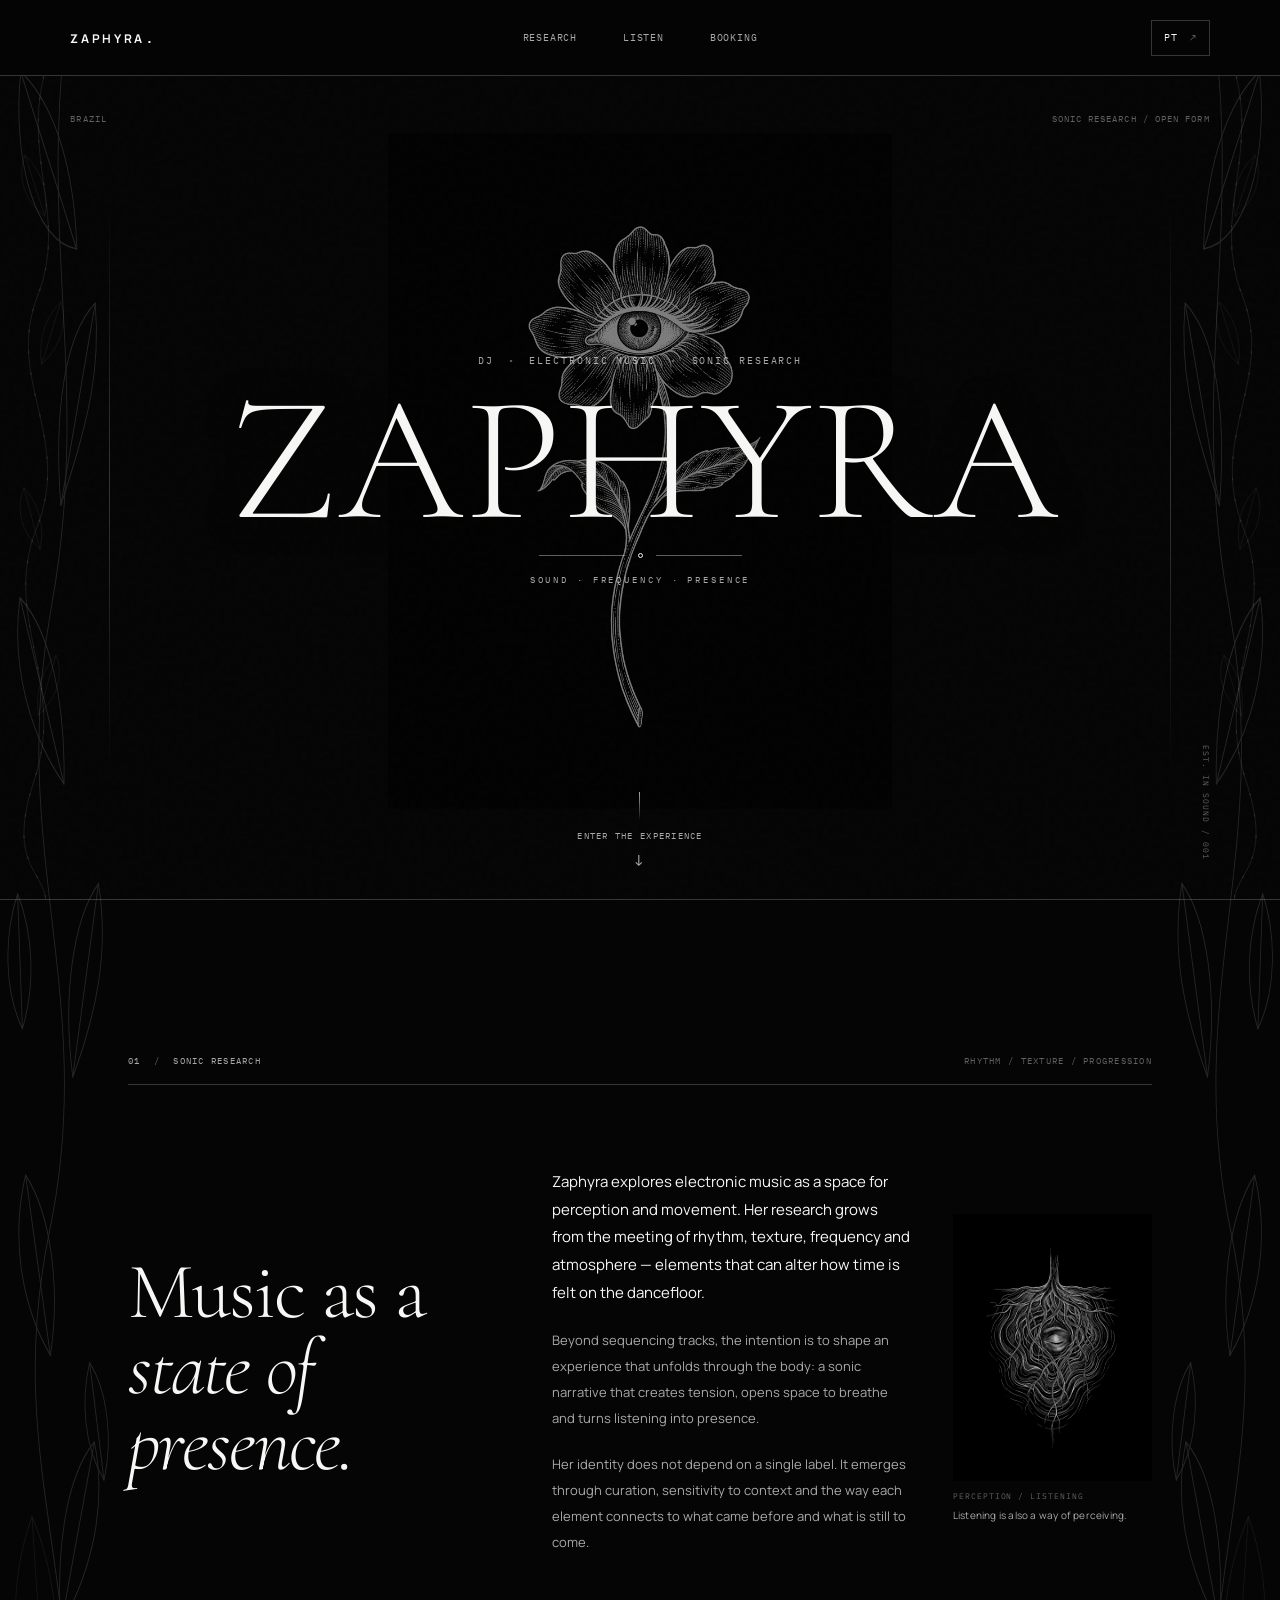
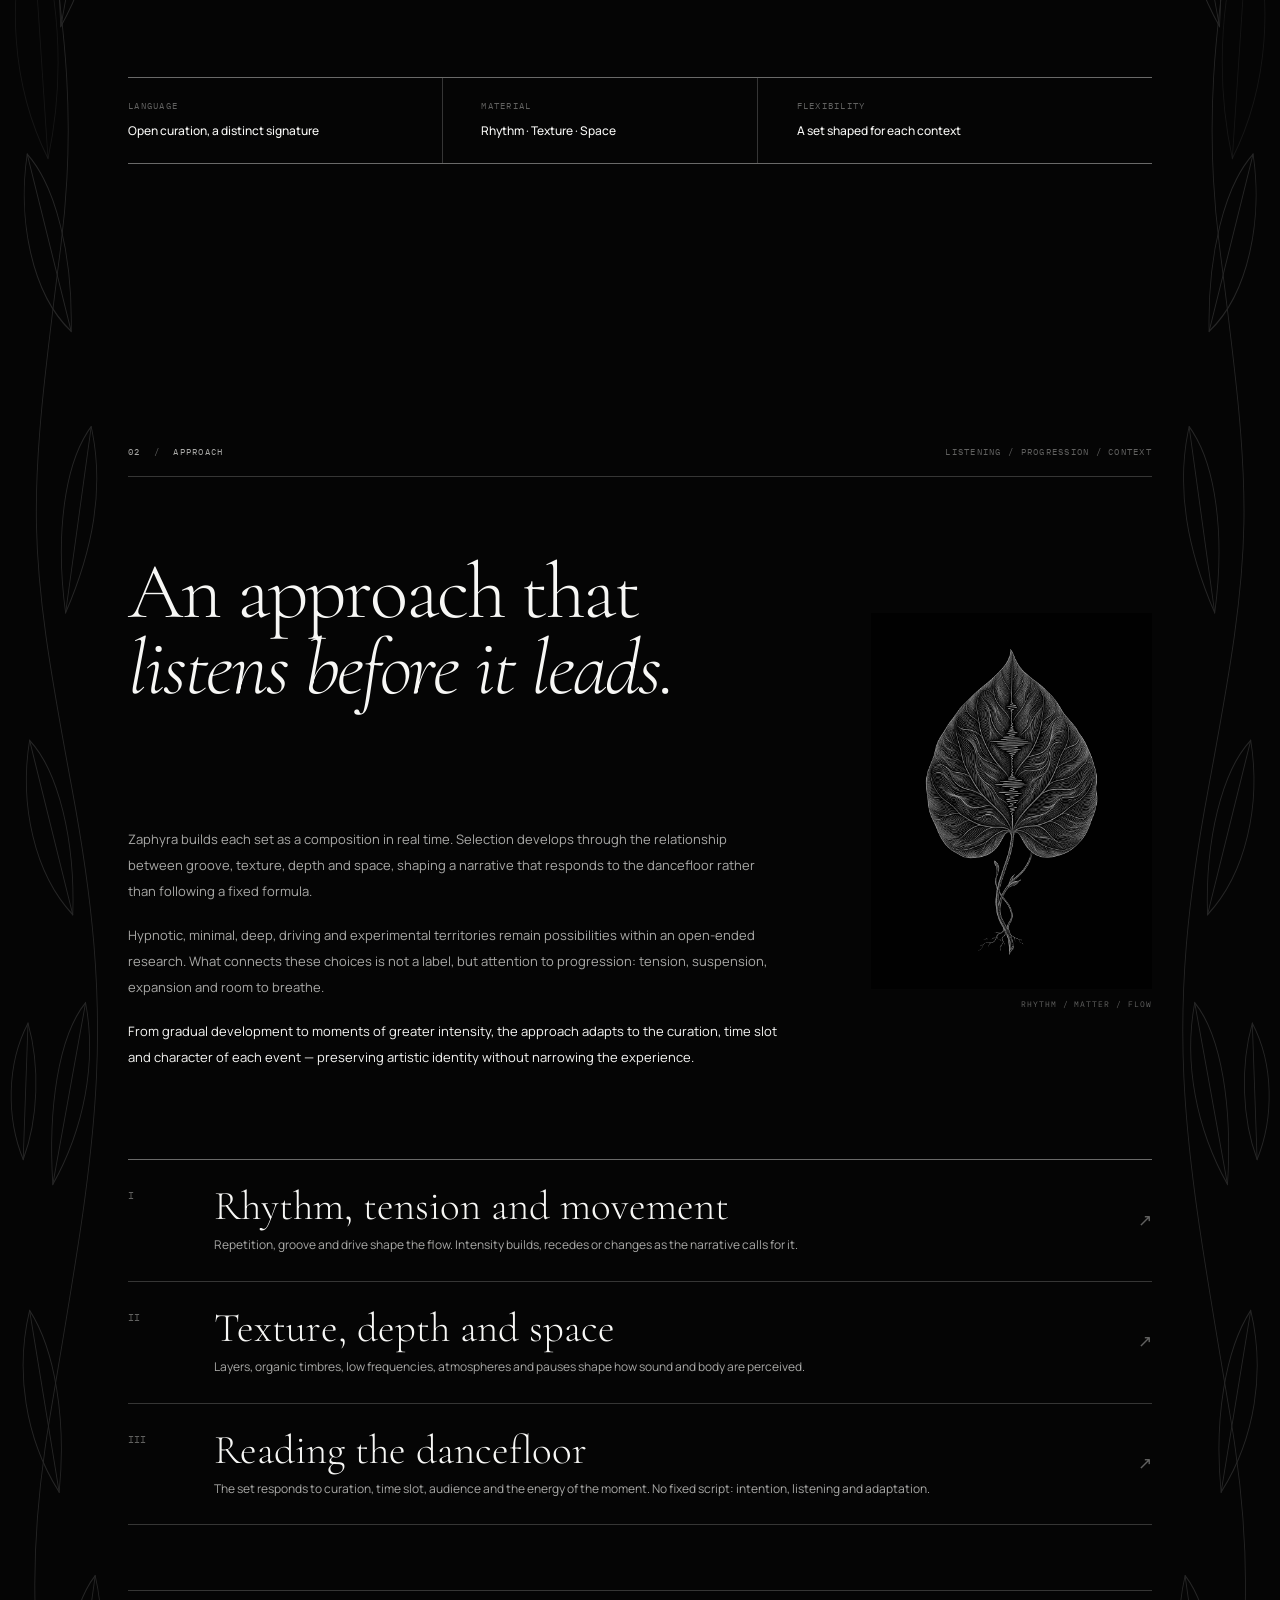
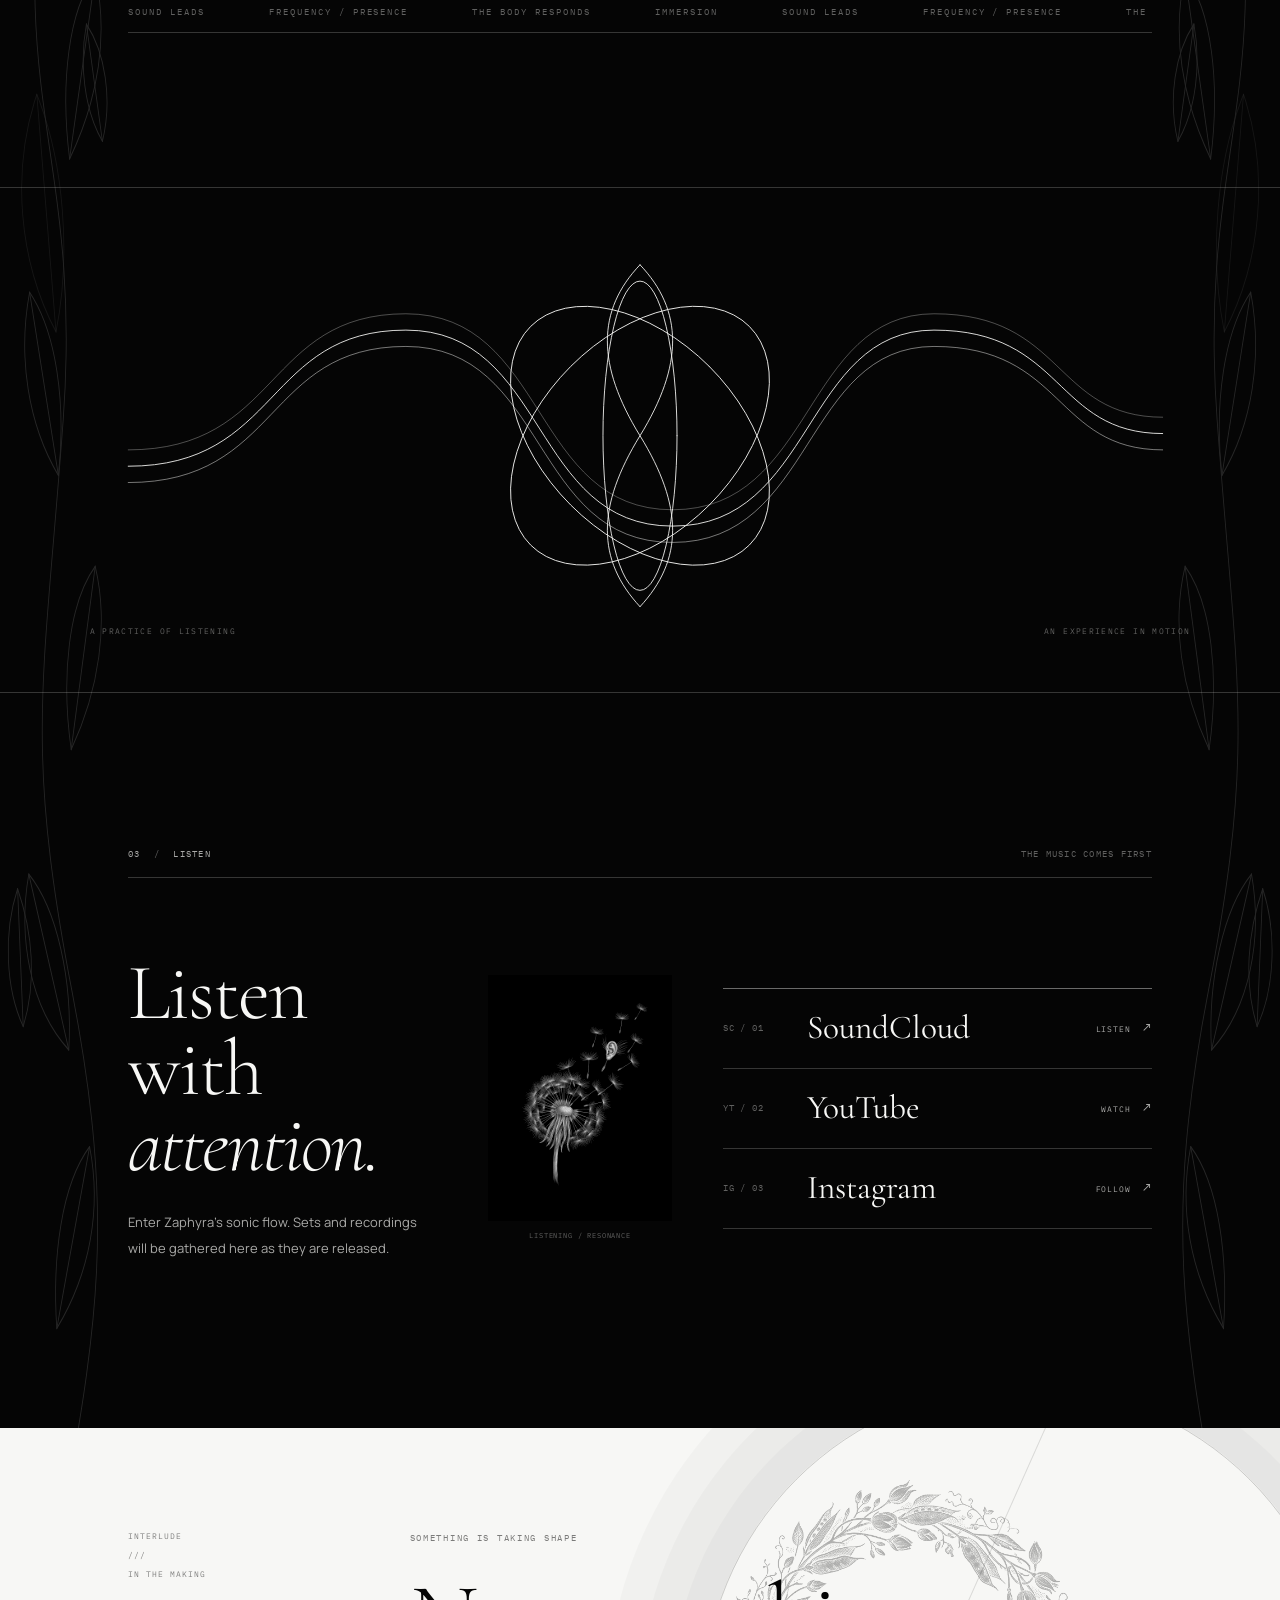
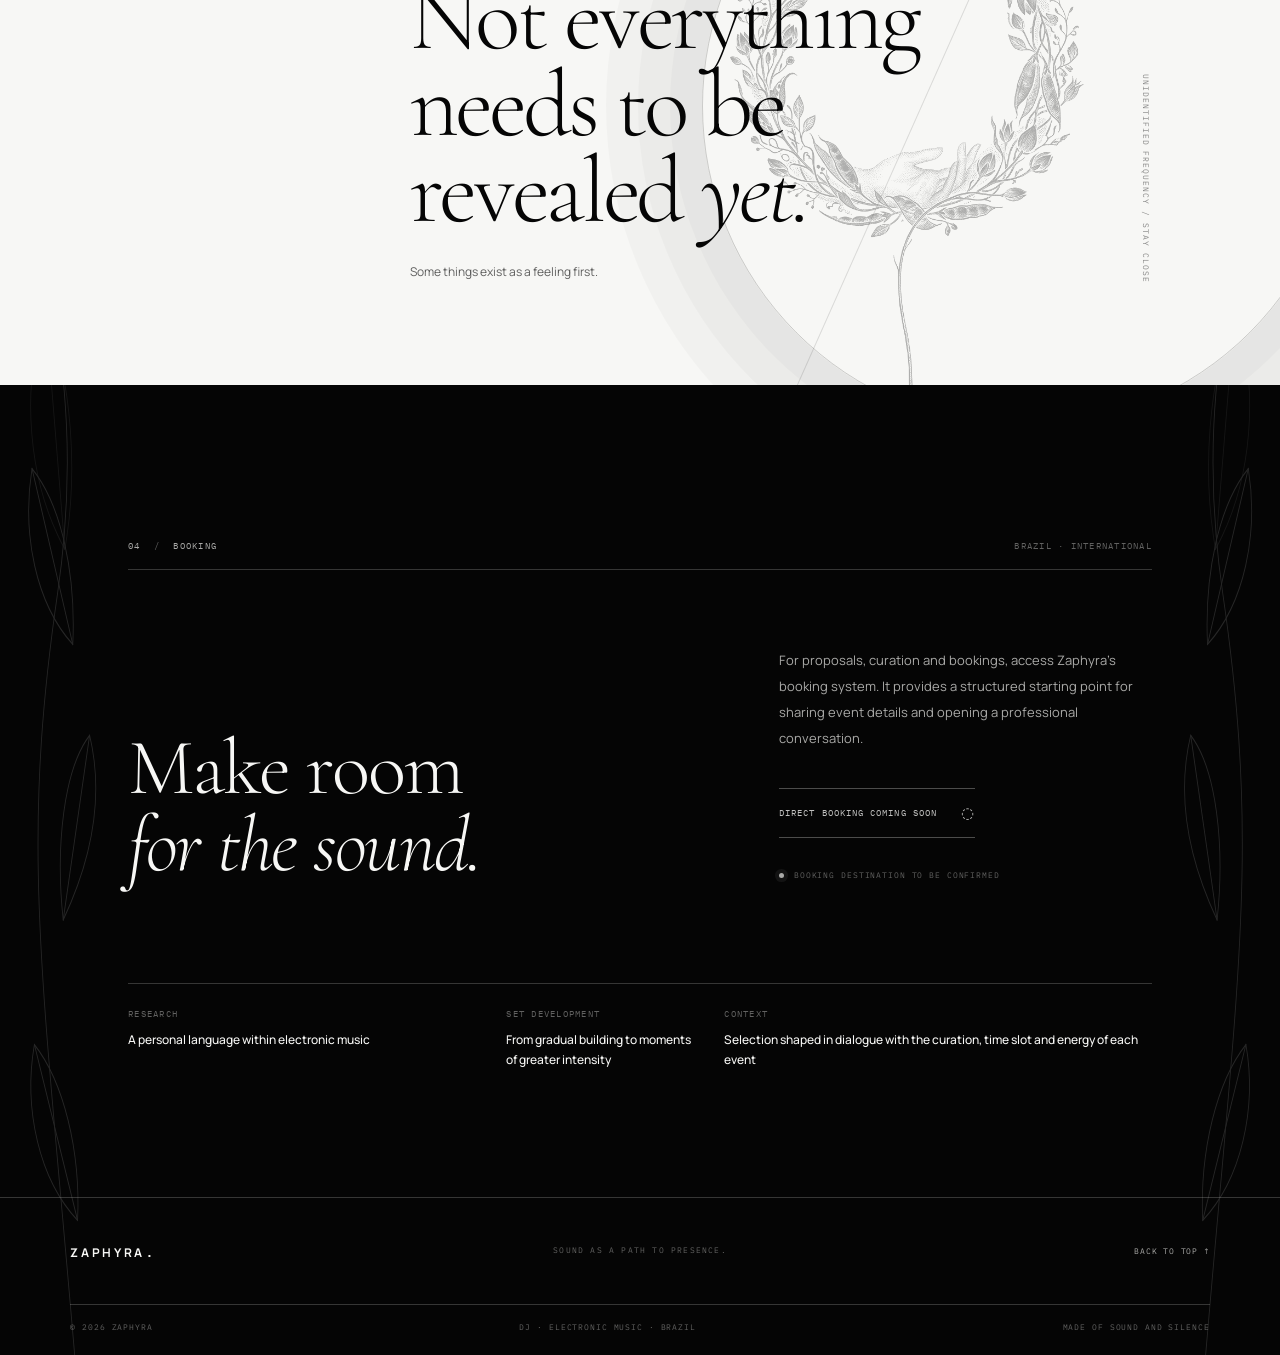
==== commit 0e9c25d8: "Add files via upload" ====
--- a/en/index.html
+++ b/en/index.html
@@ -11,14 +11,380 @@
   <meta property="og:title" content="Zaphyra — DJ & Sonic Research">
   <meta property="og:description" content="Sound, frequency, presence. An artistic research in motion.">
   <meta property="og:locale" content="en_US">
-  <link rel="icon" href="../favicon.svg" type="image/svg+xml">
+  <link rel="icon" href="../favicon.svg?v=20261015-fix1" type="image/svg+xml">
   <link rel="alternate" hreflang="pt-BR" href="../">
   <link rel="alternate" hreflang="en" href="./">
   <link rel="preconnect" href="https://fonts.googleapis.com">
   <link rel="preconnect" href="https://fonts.gstatic.com" crossorigin>
   <link href="https://fonts.googleapis.com/css2?family=Cormorant+Garamond:wght@300;400;500;600&family=Manrope:wght@400;500;600;700&family=IBM+Plex+Mono:wght@400;500&display=swap" rel="stylesheet">
-  <link rel="stylesheet" href="../assets/site.css">
-  <script src="../assets/site.js" defer></script>
+<style id="zaphyra-inline-styles">
+:root {
+  color-scheme: dark;
+  --black: #050505;
+  --black-soft: #0a0a0a;
+  --white: #f7f7f5;
+  --white-dim: rgba(247, 247, 245, .68);
+  --white-low: rgba(247, 247, 245, .38);
+  --hairline: rgba(247, 247, 245, .2);
+  --hairline-strong: rgba(247, 247, 245, .42);
+  --display: "Cormorant Garamond", "Times New Roman", serif;
+  --sans: "Manrope", Arial, sans-serif;
+  --mono: "IBM Plex Mono", "Courier New", monospace;
+  --content: 1120px;
+}
+* { box-sizing: border-box; }
+html { background: var(--black); scroll-behavior: smooth; scroll-padding-top: 84px; }
+body { margin: 0; min-width: 320px; background: var(--black); color: var(--white); font-family: var(--sans); font-size: 14px; line-height: 1.8; overflow-x: clip; position: relative; isolation: isolate; }
+body::before, body::after { content: ""; position: absolute; z-index: -1; pointer-events: none; top: 0; bottom: 0; width: clamp(40px, 9.4vw, 142px); background-image: url("../assets/botanical.svg?v=20261015-fix2"); background-repeat: no-repeat; background-position: center; background-size: 100% 100%; opacity: .13; }
+body::before { left: 0; }
+body::after { right: 0; transform: scaleX(-1); }
+a { color: inherit; text-decoration: none; }
+a:focus-visible { outline: 1px solid var(--white); outline-offset: 5px; }
+::selection { background: var(--white); color: var(--black); }
+.page-grain { position: fixed; inset: 0; pointer-events: none; z-index: 20; opacity: .035; background-image: url("data:image/svg+xml,%3Csvg viewBox='0 0 180 180' xmlns='http://www.w3.org/2000/svg'%3E%3Cfilter id='n'%3E%3CfeTurbulence type='fractalNoise' baseFrequency='.92' numOctaves='3' stitchTiles='stitch'/%3E%3C/filter%3E%3Crect width='100%25' height='100%25' filter='url(%23n)' opacity='.45'/%3E%3C/svg%3E"); }
+.skip-link { position: fixed; top: 8px; left: 8px; z-index: 100; padding: 10px 14px; background: var(--white); color: var(--black); transform: translateY(-150%); }
+.skip-link:focus { transform: translateY(0); }
+.header { height: 76px; padding: 0 clamp(22px, 5.5vw, 78px); display: grid; grid-template-columns: 1fr auto 1fr; align-items: center; gap: 28px; border-bottom: 1px solid var(--hairline); position: relative; z-index: 30; background: rgba(5,5,5,.88); backdrop-filter: blur(14px); }
+.wordmark { font-size: 12px; font-weight: 700; letter-spacing: .22em; justify-self: start; white-space: nowrap; }
+.wordmark__point, .footer__wordmark span { display: inline-block; margin-left: 2px; font-size: 16px; }
+.nav { display: flex; align-items: center; justify-content: center; gap: clamp(18px, 3.6vw, 52px); }
+.nav a, .language { font-family: var(--mono); font-size: 10px; letter-spacing: .08em; text-transform: uppercase; color: var(--white-dim); transition: color .25s ease; }
+.nav a:hover, .language:hover { color: var(--white); }
+.language { justify-self: end; color: var(--white); border: 1px solid var(--hairline); padding: 8px 12px; min-width: 52px; text-align: center; }
+.language span { margin-left: 5px; color: var(--white-low); }
+main, .footer { position: relative; z-index: 1; }
+.hero { min-height: min(850px, calc(100svh - 76px)); min-height: max(620px, calc(100svh - 76px)); position: relative; display: flex; flex-direction: column; align-items: center; justify-content: center; padding: 82px 24px 110px; overflow: hidden; border-bottom: 1px solid var(--hairline); }
+.hero::before, .hero::after { content: ""; position: absolute; top: 15%; bottom: 15%; width: 1px; background: linear-gradient(transparent, var(--hairline), transparent); }
+.hero::before { left: 8.5%; } .hero::after { right: 8.5%; }
+.hero__artwork { width: clamp(300px, 50vw, 650px); height: auto; max-height: 82%; object-fit: contain; position: absolute; left: 50%; top: 48%; transform: translate(-50%, -50%); opacity: .48; pointer-events: none; mix-blend-mode: screen; filter: grayscale(1) contrast(1.08); animation: artwork-drift 22s ease-in-out infinite alternate; }
+.hero__coordinates { position: absolute; top: 36px; left: clamp(22px, 5.5vw, 78px); right: clamp(22px, 5.5vw, 78px); display: flex; justify-content: space-between; font: 9px/1.5 var(--mono); letter-spacing: .12em; color: var(--white-low); }
+.hero__content { position: relative; z-index: 1; width: 100%; text-align: center; margin-top: -9px; }
+.eyebrow { margin: 0; font: 10px/1.7 var(--mono); letter-spacing: .19em; text-transform: uppercase; }
+.hero__eyebrow { color: var(--white-dim); }
+.hero__eyebrow span { color: var(--white-low); margin: 0 6px; }
+.hero__title { margin: 19px -0.06em 13px 0; color: var(--white); font: 300 clamp(4.4rem, 13.9vw, 12.8rem)/.82 var(--display); letter-spacing: .015em; text-transform: uppercase; text-shadow: 0 1px 32px rgba(0,0,0,.55); }
+.hero__rule { height: 18px; display: flex; justify-content: center; align-items: center; gap: 13px; }
+.hero__rule span { width: clamp(34px, 7vw, 86px); height: 1px; background: var(--white-low); }
+.hero__rule i { width: 5px; height: 5px; border: 1px solid var(--white); border-radius: 50%; }
+.hero__descriptor { margin: 8px 0 0; font: 9px/1.5 var(--mono); letter-spacing: .32em; color: var(--white-dim); }
+.scroll-cue { position: absolute; z-index: 2; bottom: 31px; display: flex; flex-direction: column; align-items: center; gap: 9px; font: 9px/1.4 var(--mono); letter-spacing: .14em; color: var(--white-dim); }
+.scroll-cue__line { display: block; height: 29px; width: 1px; background: linear-gradient(var(--white-dim), transparent); }
+.scroll-cue__arrow { font-size: 16px; line-height: 1; transition: transform .25s ease; }
+.scroll-cue:hover .scroll-cue__arrow { transform: translateY(3px); }
+.hero__folio { position: absolute; right: clamp(22px, 5.5vw, 78px); bottom: 39px; color: var(--white-low); font: 8px/1 var(--mono); letter-spacing: .13em; writing-mode: vertical-rl; }
+.section { width: min(100%, 1440px); margin: 0 auto; padding: clamp(88px, 12vw, 162px) clamp(24px, 10vw, 150px); }
+.section__head { display: flex; justify-content: space-between; gap: 20px; align-items: center; border-bottom: 1px solid var(--hairline); padding-bottom: 17px; margin-bottom: clamp(42px, 6vw, 80px); }
+.section__index, .section__aside { font: 9px/1.5 var(--mono); letter-spacing: .14em; color: var(--white-dim); margin: 0; text-transform: uppercase; }
+.section__index span { color: var(--white-low); padding: 0 7px; }
+.section__aside { color: var(--white-low); text-align: right; }
+.research-grid { display: grid; grid-template-columns: 1.1fr .8fr; gap: clamp(40px, 8vw, 126px); align-items: start; }
+.display-title { margin: 0; font: 300 clamp(2.8rem, 6.2vw, 6rem)/.96 var(--display); letter-spacing: -.025em; font-weight: 300; }
+.display-title em, .signal h2 em { font-weight: 300; }
+.copy-column { max-width: 510px; padding-top: 6px; color: var(--white-dim); font-size: 13px; line-height: 2; }
+.copy-column p { margin: 0 0 20px; }
+.copy-column .lead { color: var(--white); font-size: 15px; line-height: 1.85; }
+.artist-range { margin-top: clamp(58px, 8vw, 110px); border-top: 1px solid var(--hairline-strong); border-bottom: 1px solid var(--hairline-strong); display: grid; grid-template-columns: 1fr 1fr 1.25fr; }
+.artist-range__item { padding: 22px 20px 23px 0; display: flex; flex-direction: column; gap: 8px; border-right: 1px solid var(--hairline); }
+.artist-range__item + .artist-range__item { padding-left: clamp(18px, 3vw, 42px); }
+.artist-range__item:last-child { border-right: 0; }
+.meta-label { color: var(--white-low); font: 9px/1.4 var(--mono); letter-spacing: .14em; text-transform: uppercase; }
+.artist-range strong, .booking-specs strong { font-size: 12px; font-weight: 500; line-height: 1.6; }
+.section--language { padding-top: clamp(78px, 10vw, 128px); }
+.language-list { margin-top: clamp(50px, 7vw, 90px); border-top: 1px solid var(--hairline-strong); }
+.language-row { display: grid; grid-template-columns: 64px 1fr auto; gap: 22px; align-items: center; padding: 24px 0 25px; border-bottom: 1px solid var(--hairline); }
+.language-row__number { align-self: start; padding-top: 5px; color: var(--white-low); font: 10px/1.4 var(--mono); }
+.language-row h3 { margin: 0; font: 300 clamp(1.9rem, 3.2vw, 3.25rem)/1.1 var(--display); }
+.language-row p { margin: 5px 0 0; color: var(--white-dim); font-size: 12px; }
+.language-row__mark { color: var(--white-low); font-size: 17px; transition: transform .25s ease, color .25s ease; }
+.language-row:hover .language-row__mark { color: var(--white); transform: translate(3px,-3px); }
+
+
+.echo-line { margin-top: 65px; padding: 16px 0; overflow: hidden; color: var(--white-low); font: 9px/1 var(--mono); letter-spacing: .22em; border-top: 1px solid var(--hairline); border-bottom: 1px solid var(--hairline); }
+.echo-line__track { display: flex; width: max-content; animation: echo-travel 46s linear infinite; }
+.echo-line__group { display: flex; flex: 0 0 auto; align-items: center; gap: clamp(34px, 5vw, 76px); padding-right: clamp(34px, 5vw, 76px); }
+.echo-line__group span { white-space: nowrap; }
+.echo-line:hover .echo-line__track { animation-play-state: paused; }
+.interlude { min-height: 310px; display: flex; flex-direction: column; justify-content: center; padding: 55px clamp(24px, 7vw, 90px); border-top: 1px solid var(--hairline); border-bottom: 1px solid var(--hairline); overflow: hidden; }
+.interlude__art { width: 100%; max-width: 980px; align-self: center; color: var(--white); opacity: .62; }
+.interlude__art svg { display: block; width: 100%; height: auto; }
+.interlude__caption { display: flex; justify-content: space-between; gap: 20px; max-width: 1120px; width: 100%; align-self: center; margin: 12px auto 0; color: var(--white-low); font: 8px/1.5 var(--mono); letter-spacing: .17em; }
+.section--listening { padding-bottom: clamp(100px, 13vw, 170px); }
+.listening-grid { display: grid; grid-template-columns: .85fr 1fr; gap: clamp(45px, 8vw, 125px); align-items: start; }
+.listening-intro > p { color: var(--white-dim); max-width: 320px; margin: 26px 0 0; font-size: 13px; line-height: 2; }
+.platforms { border-top: 1px solid var(--hairline-strong); }
+.platform-link { display: grid; grid-template-columns: 66px 1fr auto; gap: 18px; min-height: 80px; align-items: center; border-bottom: 1px solid var(--hairline); transition: padding .25s ease; }
+.platform-link:hover { padding-left: 8px; }
+.platform-link__code { color: var(--white-low); font: 9px/1.4 var(--mono); letter-spacing: .08em; }
+.platform-link__name { font: 400 clamp(1.55rem, 2.6vw, 2.4rem)/1.2 var(--display); }
+.platform-link__action { font: 8px/1.4 var(--mono); letter-spacing: .1em; color: var(--white-dim); white-space: nowrap; }
+.platform-link__action b { margin-left: 7px; font-size: 13px; font-weight: 400; }
+.signal { min-height: 550px; background: var(--white); color: var(--black); display: grid; grid-template-columns: minmax(100px, .55fr) 1fr minmax(70px, .45fr); align-items: center; padding: clamp(50px, 8vw, 112px) clamp(24px, 10vw, 150px); position: relative; overflow: hidden; }
+.signal::before { content: ""; position: absolute; width: clamp(320px, 50vw, 680px); aspect-ratio: 1; border: 1px solid rgba(0,0,0,.18); border-radius: 50%; right: -5%; top: 50%; transform: translateY(-50%); box-shadow: 0 0 0 32px rgba(0,0,0,.025), 0 0 0 64px rgba(0,0,0,.025), 0 0 0 96px rgba(0,0,0,.025); }
+.signal::after { content: ""; position: absolute; height: 125%; width: 1px; top: -12.5%; right: 28%; background: rgba(0,0,0,.12); transform: rotate(24deg); }
+.signal__index { align-self: start; display: flex; flex-direction: column; gap: 7px; color: rgba(0,0,0,.48); font: 8px/1.5 var(--mono); letter-spacing: .12em; }
+.signal__body { position: relative; z-index: 1; }
+.signal__body .eyebrow { color: rgba(0,0,0,.5); font-size: 9px; margin-bottom: 30px; }
+.signal h2 { font: 300 clamp(3.4rem, 7.4vw, 7.3rem)/.91 var(--display); letter-spacing: -.035em; margin: 0; }
+.signal__body > p:last-child { margin: 27px 0 0; font-size: 12px; color: rgba(0,0,0,.62); }
+.signal__coordinates { align-self: end; justify-self: end; writing-mode: vertical-rl; font: 8px/1.5 var(--mono); letter-spacing: .12em; color: rgba(0,0,0,.45); }
+.section--booking { padding-top: clamp(94px, 12vw, 160px); padding-bottom: clamp(84px, 10vw, 130px); }
+.booking-layout { display: grid; grid-template-columns: 1fr .68fr; gap: clamp(40px, 8vw, 120px); align-items: end; }
+.booking-copy { color: var(--white-dim); max-width: 380px; font-size: 13px; line-height: 2; }
+.booking-copy > p:first-child { margin-top: 0; }
+.booking-action { display: inline-flex; align-items: center; gap: 24px; margin-top: 24px; padding: 13px 0; border-top: 1px solid var(--white-low); border-bottom: 1px solid var(--white-low); color: var(--white); font: 9px/1.5 var(--mono); letter-spacing: .12em; text-transform: uppercase; transition: gap .35s ease, border-color .35s ease; }
+.booking-action:hover, .booking-action:focus-visible { gap: 34px; border-color: var(--white); }
+.booking-action span:last-child { font-size: 15px; }
+
+.booking-copy__status { display: flex; align-items: center; gap: 10px; margin: 30px 0 0; color: var(--white-low); font: 8px/1.8 var(--mono); letter-spacing: .11em; }
+.status-dot { display: inline-block; width: 5px; height: 5px; border-radius: 50%; background: var(--white-dim); box-shadow: 0 0 0 4px rgba(255,255,255,.06); }
+.booking-specs { display: grid; grid-template-columns: 1fr .55fr 1.2fr; gap: 22px; margin-top: clamp(55px, 8vw, 100px); padding: 24px 0 0; border-top: 1px solid var(--hairline); }
+.booking-specs > div { display: flex; flex-direction: column; gap: 10px; }
+.footer { padding: 39px clamp(24px, 5.5vw, 78px) 22px; border-top: 1px solid var(--hairline); background: transparent; }
+.footer__top { display: grid; grid-template-columns: 1fr 1fr 1fr; align-items: center; gap: 18px; padding-bottom: 38px; }
+.footer__wordmark { font-size: 12px; font-weight: 700; letter-spacing: .22em; }
+.footer__top > p { text-align: center; margin: 0; color: var(--white-low); font: 8px/1.7 var(--mono); letter-spacing: .15em; }
+.back-top { justify-self: end; font: 8px/1.5 var(--mono); letter-spacing: .1em; color: var(--white-dim); }
+.back-top:hover { color: var(--white); }
+.footer__bottom { display: flex; align-items: center; justify-content: space-between; gap: 16px; padding-top: 16px; border-top: 1px solid var(--hairline); color: var(--white-low); font: 8px/1.5 var(--mono); letter-spacing: .11em; }
+.js .reveal { opacity: 0; transform: translateY(18px); transition: opacity .8s ease, transform .8s cubic-bezier(.2,.65,.25,1); }
+.js .reveal.is-visible { opacity: 1; transform: translateY(0); }
+@keyframes artwork-drift { from { transform: translate(-50%,-49%) scale(1); } to { transform: translate(-50%,-51%) scale(1.025); } }
+@media (min-width: 1500px) { .hero__title { font-size: 13rem; } }
+@media (max-width: 900px) {
+  body::before, body::after { width: 42px; opacity: .14; }
+  .header { padding-inline: 24px; }
+  .section { padding-inline: clamp(28px, 7vw, 68px); }
+  .research-grid, .listening-grid { grid-template-columns: 1fr; gap: 32px; }
+  .copy-column { max-width: 650px; }
+  .signal { grid-template-columns: 95px 1fr 28px; padding-inline: clamp(26px, 7vw, 70px); }
+  .signal::before { right: -26%; }
+  .signal::after { right: 20%; }
+  .booking-layout { grid-template-columns: 1fr; gap: 31px; }
+  .booking-copy { max-width: 510px; }
+}
+@media (max-width: 600px) {
+  html { scroll-padding-top: 70px; }
+  body::before, body::after { width: 23px; opacity: .10; }
+  .site-current { top: 68px; height: calc(100vh - 68px); height: calc(100svh - 68px); opacity: .15; }
+  .header { height: 68px; grid-template-columns: 1fr auto auto; gap: 16px; padding-inline: 19px; }
+  .wordmark { font-size: 10px; letter-spacing: .17em; }
+  .nav { gap: 14px; }
+  .nav a { font-size: 8px; letter-spacing: .02em; }
+  .language { padding: 7px 8px; min-width: auto; font-size: 8px; }
+  .hero { min-height: max(600px, calc(91svh - 68px)); padding: 82px 18px 105px; }
+  .hero__coordinates { top: 24px; left: 20px; right: 20px; font-size: 8px; }
+  .hero__artwork { width: 108vw; max-width: 570px; opacity: .38; }
+  .hero__title { font-size: clamp(3.55rem, 15vw, 6.2rem); letter-spacing: -.005em; }
+  .hero__eyebrow { font-size: 8px; letter-spacing: .12em; }
+  .hero__eyebrow span { margin-inline: 3px; }
+  .hero__descriptor { letter-spacing: .2em; font-size: 8px; }
+  .hero::before { left: 7%; } .hero::after { right: 7%; }
+  .scroll-cue { bottom: 26px; font-size: 8px; }
+  .hero__folio { right: 18px; bottom: 36px; font-size: 7px; }
+  .section { padding: 82px 26px; }
+  .section__head { align-items: flex-start; margin-bottom: 42px; }
+  .section__index, .section__aside { font-size: 8px; letter-spacing: .08em; }
+  .section__aside { max-width: 42%; }
+  .display-title { font-size: clamp(2.7rem, 12vw, 4.3rem); }
+  .copy-column .lead { font-size: 14px; }
+  .artist-range { grid-template-columns: 1fr 1fr; }
+  .artist-range__item { padding: 18px 10px 18px 0; }
+  .artist-range__item + .artist-range__item { padding-left: 15px; }
+  .artist-range__item:nth-child(2) { border-right: 0; }
+  .artist-range__item:nth-child(3) { grid-column: 1 / -1; border-top: 1px solid var(--hairline); border-right: 0; padding-left: 0; }
+  .artist-range strong, .booking-specs strong { font-size: 11px; }
+  .language-row { grid-template-columns: 28px 1fr auto; gap: 12px; padding-block: 21px; }
+  .language-row h3 { font-size: 2rem; }
+  .language-row p { max-width: 260px; font-size: 11px; line-height: 1.8; }
+  .echo-line { gap: 30px; white-space: nowrap; margin-top: 48px; }
+  .echo-line span:last-child { display: none; }
+  .interlude { min-height: 230px; padding: 42px 20px; }
+  .interlude__caption { font-size: 7px; letter-spacing: .08em; }
+  .platform-link { grid-template-columns: 48px 1fr auto; gap: 10px; min-height: 72px; }
+  .platform-link__code { font-size: 8px; }
+  .platform-link__name { font-size: 1.8rem; }
+  .platform-link__action { font-size: 7px; letter-spacing: .03em; }
+  .platform-link__action b { margin-left: 3px; }
+  .signal { min-height: 510px; grid-template-columns: 1fr 24px; gap: 12px; padding: 55px 26px; }
+  .signal__index { grid-column: 1 / -1; flex-direction: row; justify-content: space-between; }
+  .signal__body { align-self: center; }
+  .signal h2 { font-size: clamp(3.2rem, 13vw, 5rem); }
+  .signal__coordinates { grid-column: 2; grid-row: 2; align-self: end; font-size: 7px; }
+  .signal::before { width: 380px; right: -230px; opacity: .75; }
+  .signal::after { right: 14%; }
+  .booking-specs { grid-template-columns: 1fr 1fr; gap: 24px 15px; }
+  .booking-specs > div:last-child { grid-column: 1 / -1; }
+  .booking-copy__status { font-size: 7px; }
+  .footer { padding: 30px 22px 18px; }
+  .footer__top { grid-template-columns: 1fr auto; row-gap: 19px; padding-bottom: 25px; }
+  .footer__top > p { grid-column: 1 / -1; grid-row: 2; text-align: left; }
+  .back-top { grid-column: 2; grid-row: 1; font-size: 7px; }
+  .footer__bottom { display: grid; grid-template-columns: 1fr auto; gap: 9px; font-size: 7px; }
+  .footer__bottom span:last-child { grid-column: 1 / -1; }
+}
+@media (prefers-reduced-motion: reduce) {
+  *, *::before, *::after { scroll-behavior: auto !important; animation-duration: .01ms !important; animation-iteration-count: 1 !important; transition-duration: .01ms !important; }
+  .js .reveal { opacity: 1; transform: none; }
+}
+
+
+/* Integrated artwork: each supplied engraving belongs to a different movement of the page. */
+.research-grid { grid-template-columns: 1fr .94fr .52fr; gap: clamp(24px, 3.2vw, 46px); align-items: center; }
+.section-artwork, .approach-artwork, .listening-artwork { margin: 0; min-width: 0; }
+.section-artwork img, .approach-artwork img, .listening-artwork img { display: block; width: 100%; height: auto; object-fit: contain; filter: grayscale(1) contrast(1.08); mix-blend-mode: screen; }
+.section-artwork--roots img { max-height: 350px; opacity: .82; }
+.section-artwork figcaption, .approach-artwork figcaption, .listening-artwork figcaption { margin-top: 9px; color: var(--white-low); font: 8px/1.6 var(--mono); letter-spacing: .12em; text-transform: uppercase; }
+.section-artwork figcaption { display: flex; flex-direction: column; gap: 4px; }
+.section-artwork figcaption span:last-child { text-transform: none; letter-spacing: .02em; font-family: var(--sans); font-size: 10px; line-height: 1.6; color: var(--white-dim); }
+.language-heading { display: grid; grid-template-columns: minmax(0, 1fr) minmax(220px, .43fr); gap: clamp(34px, 7vw, 100px); align-items: center; }
+.approach-copy { max-width: 720px; margin-top: 30px; color: var(--white-dim); font-size: 13px; line-height: 2; }
+.approach-copy p { margin: 0 0 18px; }
+.approach-copy p:last-child { margin-bottom: 0; color: var(--white); }
+.approach-artwork { align-self: stretch; display: flex; flex-direction: column; justify-content: center; max-width: 330px; width: 100%; justify-self: end; }
+.approach-artwork img { max-height: 510px; opacity: .7; }
+.approach-artwork figcaption { text-align: right; }
+.language-list { margin-top: clamp(54px, 7vw, 92px); }
+.listening-grid { grid-template-columns: .72fr .43fr 1fr; gap: clamp(25px, 4vw, 58px); align-items: center; }
+.listening-artwork { align-self: center; max-width: 245px; justify-self: center; }
+.listening-artwork img { max-height: 390px; opacity: .83; }
+.listening-artwork figcaption { text-align: center; font-size: 7px; }
+.signal__artwork { position: absolute; z-index: 0; right: clamp(5%, 10vw, 15%); top: 50%; transform: translateY(-50%); height: 118%; max-height: 690px; width: auto; max-width: 48%; object-fit: contain; opacity: .34; pointer-events: none; mix-blend-mode: multiply; }
+.signal__index, .signal__body, .signal__coordinates { z-index: 1; }
+.signal__body { max-width: 620px; }
+@media (max-width: 1100px) {
+  .research-grid { grid-template-columns: 1fr .92fr; gap: 34px; }
+  .section-artwork--roots { grid-column: 1 / -1; display: flex; align-items: center; justify-content: center; gap: 22px; padding-top: 4px; }
+  .section-artwork--roots img { width: clamp(110px, 20vw, 190px); max-height: 235px; }
+  .section-artwork--roots figcaption { max-width: 210px; }
+  .language-heading { grid-template-columns: minmax(0, 1fr) minmax(190px, .42fr); gap: 28px; }
+  .listening-grid { grid-template-columns: minmax(0, 1fr) minmax(130px, .42fr); gap: 26px; }
+  .listening-artwork { grid-column: 2; grid-row: 1; width: 100%; }
+  .platforms { grid-column: 1 / -1; }
+}
+@media (max-width: 600px) {
+  .research-grid { grid-template-columns: 1fr; gap: 27px; }
+  .section-artwork--roots { grid-column: auto; justify-content: flex-start; padding-top: 6px; }
+  .section-artwork--roots img { width: 112px; max-height: 154px; }
+  .section-artwork--roots figcaption span:last-child { font-size: 9px; }
+  .language-heading { grid-template-columns: minmax(0, 1fr) 104px; gap: 8px 14px; align-items: start; }
+  .approach-artwork { grid-column: 2; grid-row: 1 / span 2; width: 104px; align-self: center; padding-top: 8px; }
+  .approach-artwork img { max-height: 205px; }
+  .approach-artwork figcaption { font-size: 6px; letter-spacing: .04em; }
+  .approach-copy { grid-column: 1 / -1; margin-top: 26px; font-size: 12px; line-height: 1.9; }
+  .approach-copy p { margin-bottom: 15px; }
+  .language-list { margin-top: 43px; }
+  .listening-grid { grid-template-columns: minmax(0, 1fr) 104px; gap: 18px 12px; align-items: start; }
+  .listening-intro { grid-column: 1; }
+  .listening-intro > p { margin-top: 18px; font-size: 12px; }
+  .listening-artwork { grid-column: 2; grid-row: 1; width: 104px; justify-self: end; align-self: center; }
+  .listening-artwork img { max-height: 220px; }
+  .listening-artwork figcaption { font-size: 6px; letter-spacing: .04em; }
+  .platforms { grid-column: 1 / -1; }
+  .signal { isolation: isolate; }
+  .signal__artwork { right: -8px; max-width: 57%; height: 78%; opacity: .2; }
+  .signal__body { max-width: 100%; }
+}
+
+/* Refined approach composition: editorial title and copy share the left field, artwork anchors the right. */
+.language-heading { grid-template-columns: minmax(0, 1fr) minmax(220px, .43fr); grid-template-rows: auto 1fr; align-items: start; }
+.language-heading > .display-title { grid-column: 1; grid-row: 1; }
+.language-heading > .approach-copy { grid-column: 1; grid-row: 2; }
+.language-heading > .approach-artwork { grid-column: 2; grid-row: 1 / span 2; }
+@media (max-width: 600px) {
+  .language-heading { grid-template-columns: minmax(0, 1fr) 104px; grid-template-rows: auto auto; gap: 8px 14px; }
+  .language-heading > .display-title { grid-column: 1; grid-row: 1; font-size: clamp(2.35rem, 10.5vw, 3.6rem); }
+  .language-heading > .approach-copy { grid-column: 1 / -1; grid-row: 2; margin-top: 26px; }
+  .language-heading > .approach-artwork { grid-column: 2; grid-row: 1; width: 104px; align-self: center; padding-top: 8px; }
+}
+
+
+/* Corrente gráfica contínua: a linha percorre visualmente a página inteira, sem competir com o conteúdo. */
+.site-current { position: fixed; z-index: 0; pointer-events: none; top: 76px; left: 0; right: 0; height: calc(100vh - 76px); height: calc(100svh - 76px); overflow: hidden; color: var(--white); opacity: .21; mix-blend-mode: screen; }
+.site-current svg { width: 100%; height: 100%; display: block; overflow: visible; }
+.site-current__rail { opacity: .56; animation: current-breath 19s ease-in-out infinite alternate; }
+.site-current__branches { opacity: .40; transform-box: fill-box; transform-origin: center; animation: branch-breath 27s ease-in-out infinite alternate; }
+.site-current__trace { stroke-dasharray: 2 24; stroke-dashoffset: 0; opacity: .66; animation: trace-travel 34s linear infinite; }
+
+/* Sutileza em movimento: gravura desenhada, não interface animada em excesso. */
+.scroll-cue__line { transform-origin: top center; animation: cue-breath 5.5s ease-in-out infinite; }
+.hero__rule i { animation: center-mark-breath 7s ease-in-out infinite; }
+
+/* Gravuras de cada seção flutuam apenas alguns pixels quando estão na viewport. */
+.motion-art img { transform-origin: center; }
+.motion-art.is-active img { animation: engraving-breath 23s ease-in-out infinite alternate; }
+.signal__artwork.is-active { animation: signal-breath 27s ease-in-out infinite alternate; }
+
+/* A linha horizontal se revela em sequência e depois respira em conjunto. */
+.interlude__art { overflow: visible; }
+.interlude__art svg { overflow: visible; }
+.interlude__wave-group,
+.interlude__geometry,
+.interlude__spine { transform-box: view-box; transform-origin: 50% 52%; }
+.interlude__art .wave-line { stroke-dasharray: 1600 1600; stroke-dashoffset: 1600; }
+.interlude__art .geometry-line { stroke-dasharray: 920 920; stroke-dashoffset: 920; }
+.interlude__art .spine-line { stroke-dasharray: 640 640; stroke-dashoffset: 640; }
+.interlude__art.is-active .wave-line { animation: line-draw 4.8s cubic-bezier(.4,0,.2,1) forwards; }
+.interlude__art.is-active .wave-line--secondary { animation-delay: .24s; }
+.interlude__art.is-active .wave-line--tertiary { animation-delay: .48s; }
+.interlude__art.is-active .geometry-line { animation: line-draw 4.6s cubic-bezier(.4,0,.2,1) forwards; }
+.interlude__art.is-active .geometry-line--one { animation-delay: .55s; }
+.interlude__art.is-active .geometry-line--two { animation-delay: .82s; }
+.interlude__art.is-active .geometry-line--three { animation-delay: 1.1s; }
+.interlude__art.is-active .spine-line { animation: line-draw 3.5s cubic-bezier(.4,0,.2,1) .8s forwards; }
+.interlude__art.is-active .interlude__wave-group { animation: wave-flow 19s ease-in-out 5s infinite alternate; }
+.interlude__art.is-active .interlude__geometry { animation: geometry-breath 24s ease-in-out 5.4s infinite alternate; }
+.interlude__art.is-active .interlude__spine { animation: spine-breath 10s ease-in-out 4.2s infinite alternate; }
+
+@keyframes line-draw { to { stroke-dashoffset: 0; } }
+@keyframes echo-travel { from { transform: translateX(0); } to { transform: translateX(-50%); } }
+@keyframes trace-travel { to { stroke-dashoffset: -520; } }
+@keyframes current-breath { 0% { opacity: .36; } 100% { opacity: .72; } }
+@keyframes branch-breath { 0% { opacity: .25; transform: translateX(-1px); } 100% { opacity: .48; transform: translateX(1px); } }
+@keyframes wave-flow {
+  0% { transform: translateX(-3px) scaleY(.995); }
+  100% { transform: translateX(3px) scaleY(1.005); }
+}
+@keyframes geometry-breath {
+  0% { transform: rotate(-.35deg) scale(.997); }
+  100% { transform: rotate(.35deg) scale(1.008); }
+}
+@keyframes spine-breath {
+  0% { opacity: .62; }
+  100% { opacity: .95; }
+}
+@keyframes engraving-breath {
+  0% { transform: translateY(3px) scale(1); }
+  100% { transform: translateY(-3px) scale(1.012); }
+}
+@keyframes signal-breath {
+  0% { transform: translateY(calc(-50% + 4px)) scale(.995); opacity: .30; }
+  100% { transform: translateY(calc(-50% - 4px)) scale(1.012); opacity: .38; }
+}
+@keyframes cue-breath {
+  0%, 100% { opacity: .55; transform: scaleY(.82); }
+  50% { opacity: .95; transform: scaleY(1); }
+}
+@keyframes center-mark-breath {
+  0%, 100% { transform: scale(.85); opacity: .55; }
+  50% { transform: scale(1.12); opacity: 1; }
+}
+
+@media (prefers-reduced-motion: reduce) {
+  *, *::before, *::after { animation: none !important; transition: none !important; scroll-behavior: auto !important; }
+  .js .reveal { opacity: 1; transform: none; }
+  .site-current__rail, .site-current__branches, .site-current__trace { animation: none !important; }
+  .echo-line__track { animation: none !important; transform: none !important; }
+  .echo-line__group[aria-hidden="true"] { display: none; }
+  .interlude__art .wave-line,
+  .interlude__art .geometry-line,
+  .interlude__art .spine-line { stroke-dasharray: none; stroke-dashoffset: 0; }
+}
+
+/* Booking stays intentionally inactive until the published application URL is known. */
+.booking-action--pending { cursor: default; opacity: .78; }
+.booking-action--pending:hover { gap: 24px; border-color: var(--white-low); }
+
+</style>
 </head>
 <body class="site site--en">
   <a class="skip-link" href="#content">Skip to content</a>
@@ -58,7 +424,7 @@
   <main id="content">
     <section class="hero" id="home" aria-labelledby="hero-title">
       <div class="hero__coordinates" aria-hidden="true"><span>BRAZIL</span><span>SONIC RESEARCH / OPEN FORM</span></div>
-      <img class="hero__artwork" src="../assets/art-flower-eye.webp" alt="" width="896" height="1200" fetchpriority="high">
+      <img class="hero__artwork" src="../assets/art-flower-eye.webp?v=20261015-fix2" alt="" width="896" height="1200" fetchpriority="high">
       <div class="hero__content">
         <p class="eyebrow hero__eyebrow">DJ <span>•</span> ELECTRONIC MUSIC <span>•</span> SONIC RESEARCH</p>
         <h1 class="hero__title" id="hero-title">Zaphyra</h1>
@@ -79,7 +445,7 @@
           <p>Her identity does not depend on a single label. It emerges through curation, sensitivity to context and the way each element connects to what came before and what is still to come.</p>
         </div>
         <figure class="section-artwork section-artwork--roots reveal motion-art" aria-label="Engraving on perception and listening">
-          <img src="../assets/art-roots-eye.webp" alt="" width="896" height="1200" loading="lazy">
+          <img src="../assets/art-roots-eye.webp?v=20261015-fix2" alt="" width="896" height="1200" loading="lazy">
           <figcaption><span>PERCEPTION / LISTENING</span><span>Listening is also a way of perceiving.</span></figcaption>
         </figure>
       </div>
@@ -100,7 +466,7 @@
           <p>From gradual development to moments of greater intensity, the approach adapts to the curation, time slot and character of each event — preserving artistic identity without narrowing the experience.</p>
         </div>
         <figure class="approach-artwork reveal motion-art" aria-label="Botanical engraving crossed by a frequency wave">
-          <img src="../assets/art-leaf-frequency.webp" alt="" width="896" height="1200" loading="lazy">
+          <img src="../assets/art-leaf-frequency.webp?v=20261015-fix2" alt="" width="896" height="1200" loading="lazy">
           <figcaption>RHYTHM / MATTER / FLOW</figcaption>
         </figure>
       </div>
@@ -143,7 +509,7 @@
       <div class="listening-grid">
         <div class="listening-intro reveal"><h2 class="display-title" id="listening-title">Listen with<br><em>attention.</em></h2><p>Enter Zaphyra's sonic flow. Sets and recordings will be gathered here as they are released.</p></div>
         <figure class="listening-artwork reveal motion-art" aria-label="Engraving on listening and resonance">
-          <img src="../assets/art-dandelion-ear.webp" alt="" width="896" height="1200" loading="lazy">
+          <img src="../assets/art-dandelion-ear.webp?v=20261015-fix2" alt="" width="896" height="1200" loading="lazy">
           <figcaption>LISTENING / RESONANCE</figcaption>
         </figure>
         <div class="platforms reveal">
@@ -155,7 +521,7 @@
     </section>
 
     <section class="signal" aria-labelledby="signal-title">
-      <img class="signal__artwork motion-art" src="../assets/art-wreath-ink.png" alt="" aria-hidden="true" width="896" height="1200" loading="lazy">
+      <img class="signal__artwork motion-art" src="../assets/art-wreath-ink.png?v=20261015-fix2" alt="" aria-hidden="true" width="896" height="1200" loading="lazy">
       <div class="signal__index reveal"><span>INTERLUDE</span><span>///</span><span>IN THE MAKING</span></div>
       <div class="signal__body reveal"><p class="eyebrow">SOMETHING IS TAKING SHAPE</p><h2 id="signal-title">Not everything<br>needs to be revealed <em>yet.</em></h2><p>Some things exist as a feeling first.</p></div>
       <span class="signal__coordinates" aria-hidden="true">UNIDENTIFIED FREQUENCY / STAY CLOSE</span>
@@ -163,11 +529,64 @@
 
     <section class="section section--booking" id="booking" aria-labelledby="booking-title">
       <div class="section__head reveal"><p class="section__index">04 <span>/</span> BOOKING</p><p class="section__aside">BRAZIL · INTERNATIONAL</p></div>
-      <div class="booking-layout"><h2 class="display-title reveal" id="booking-title">Make room<br><em>for the sound.</em></h2><div class="booking-copy reveal"><p>For proposals, curation and bookings, access Zaphyra’s booking system. It provides a structured starting point for sharing event details and opening a professional conversation.</p><a class="booking-action" href="https://github.com/SantiagoLigorio/zaphyra-booking" target="_blank" rel="noopener noreferrer"><span>Start a booking inquiry</span><span aria-hidden="true">↗</span></a></div></div>
+      <div class="booking-layout"><h2 class="display-title reveal" id="booking-title">Make room<br><em>for the sound.</em></h2><div class="booking-copy reveal"><p>For proposals, curation and bookings, access Zaphyra’s booking system. It provides a structured starting point for sharing event details and opening a professional conversation.</p><span class="booking-action booking-action--pending" aria-disabled="true"><span>Direct booking coming soon</span><span aria-hidden="true">◌</span></span><p class="booking-copy__status"><span class="status-dot" aria-hidden="true"></span> BOOKING DESTINATION TO BE CONFIRMED</p></div></div>
       <div class="booking-specs reveal"><div><span class="meta-label">RESEARCH</span><strong>A personal language within electronic music</strong></div><div><span class="meta-label">SET DEVELOPMENT</span><strong>From gradual building to moments of greater intensity</strong></div><div><span class="meta-label">CONTEXT</span><strong>Selection shaped in dialogue with the curation, time slot and energy of each event</strong></div></div>
     </section>
   </main>
 
   <footer class="footer"><div class="footer__top"><a class="footer__wordmark" href="#home">ZAPHYRA<span>.</span></a><p>SOUND AS A PATH TO PRESENCE.</p><a class="back-top" href="#home">BACK TO TOP ↑</a></div><div class="footer__bottom"><span>© <span data-year>2026</span> ZAPHYRA</span><span>DJ · ELECTRONIC MUSIC · BRAZIL</span><span>MADE OF SOUND AND SILENCE</span></div></footer>
+<script id="zaphyra-inline-script">
+(() => {
+  const root = document.documentElement;
+  root.classList.add('js');
+
+  const year = String(new Date().getFullYear());
+  document.querySelectorAll('[data-year]').forEach((node) => { node.textContent = year; });
+
+  const revealItems = document.querySelectorAll('.reveal');
+  const reduceMotion = window.matchMedia('(prefers-reduced-motion: reduce)').matches;
+
+  if ('IntersectionObserver' in window && !reduceMotion) {
+    const observer = new IntersectionObserver((entries, activeObserver) => {
+      entries.forEach((entry) => {
+        if (entry.isIntersecting) {
+          entry.target.classList.add('is-visible');
+          activeObserver.unobserve(entry.target);
+        }
+      });
+    }, { threshold: 0.12, rootMargin: '0px 0px -40px 0px' });
+    revealItems.forEach((item) => observer.observe(item));
+  } else {
+    revealItems.forEach((item) => item.classList.add('is-visible'));
+  }
+
+  // Motion is activated only while its artwork is visible, keeping idle work low.
+  const motionItems = document.querySelectorAll('.motion-art');
+  if ('IntersectionObserver' in window && !reduceMotion) {
+    const motionObserver = new IntersectionObserver((entries, activeObserver) => {
+      entries.forEach((entry) => {
+        // Start each engraving on first approach, then keep its motion alive
+        // so the visual system feels continuous rather than restarting on scroll.
+        if (entry.isIntersecting) {
+          entry.target.classList.add('is-active');
+          activeObserver.unobserve(entry.target);
+        }
+      });
+    }, { threshold: 0.08, rootMargin: '80px 0px 80px 0px' });
+    motionItems.forEach((item) => motionObserver.observe(item));
+  } else {
+    motionItems.forEach((item) => item.classList.add('is-active'));
+  }
+
+  // Keep the page usable if script runs late or an observer is unavailable.
+  window.addEventListener('pageshow', () => {
+    revealItems.forEach((item) => {
+      const rect = item.getBoundingClientRect();
+      if (rect.top < window.innerHeight * 0.92) item.classList.add('is-visible');
+    });
+  }, { once: true });
+})();
+
+</script>
 </body>
 </html>
